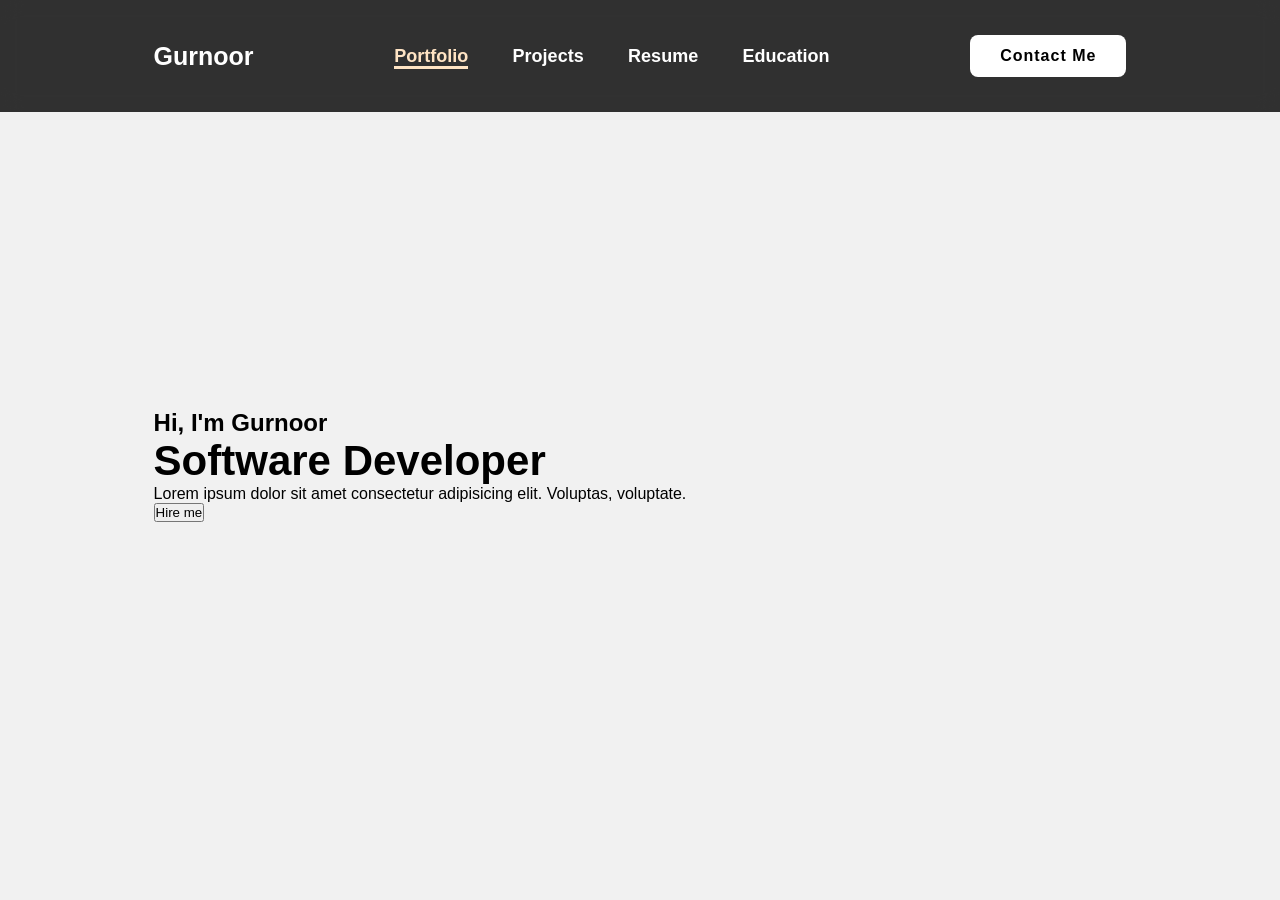
==== index.html @ 81b086ad "initial commit" ====
<!DOCTYPE html>
<html lang="en">
<head>
    <meta charset="UTF-8">
    <meta name="viewport" content="width=device-width, initial-scale=1.0">
    <title>Website</title>
    <link rel="stylesheet" href="style.css">
    <link href='https://unpkg.com/boxicons@2.1.4/css/boxicons.min.css' rel='stylesheet'>
</head>
<body>
    <header class="head">
        <a href="#" class="logo"><span>Gurnoor</span></a>

        <nav class="navbar">
            <a href="#" class="active">Portfolio</a>
            <a href="#">Projects</a>
            <a href="#">Resume</a>
            <a href="#">Education</a>
        </nav>

        <a href="#" class="contact">Contact Me</a>
    </header>

    <section class="home">
        <div class="home-content">
            <h1>Hi, I'm <span>Gurnoor</span></h1>
            <h3>Software Developer</h3>
            <p>Lorem ipsum dolor sit amet consectetur adipisicing elit. Voluptas, voluptate.</p>
            <div class="btn-box">
                <button class="btn-1"> Hire me</button>
            </div>
        </div>
    </section>
</body>
</html>
---- style.css ----
*{
    margin: 0;
    padding: 0;
    box-sizing: border-box;
    font-family: 'Poppins', sans-serif;
    text-decoration: none;
    list-style: none;
}
.head{
    position: fixed;
    top: 0;
    left: 0;
    width: 100%;
    padding: 35px 12%;
    background: rgb(0, 0, 0, 0.8);
    backdrop-filter: blur(10px);
    display: flex;
    justify-content: space-between;
    align-items: center;
    z-index: 100;
}
.span{
    color: bisque;
}
.logo{
    font-size: 25px;
    color: white;
    font-weight: 600;
    transition: 0.3s ease;
}
.logo:hover{
    color:bisque;
    text-shadow: 0 0 25px bisque,
    0 0 50px bisque;
    transform: scale(1.1);
}
.navbar a{
    font-size: 18px;
    color: white;
    font-weight: 600;
    margin: 0 20px;
    border-bottom: 3px solid transparent;
    transition: 0.3s ease;
}
.navbar a:hover,
.navbar a.active{
    color:bisque;
    border-bottom: 3px solid bisque;
}
.contact{
    padding: 10px 28px;
    background-color: white;
    color: black;
    border: 2px solid transparent;
    border-radius: 8px;
    font-size: 16px;
    letter-spacing: 1px;
    font-weight: 600;
    transition: 0.3s ease;
}
.contact:hover{
    background-color: bisque;
    box-shadow: 0 0 8px bisque;
    color: white
}
.home{
    width: 100%;
    min-height: 100vh;
    background: rgb(241, 241, 241);
    display: flex;
    align-items: center;
    gap: 7em;
    padding: 30px 12% 0;
}
.home-content{
    max-width: 800px;
}
.home-content h3{
    font-size: 42px;
}
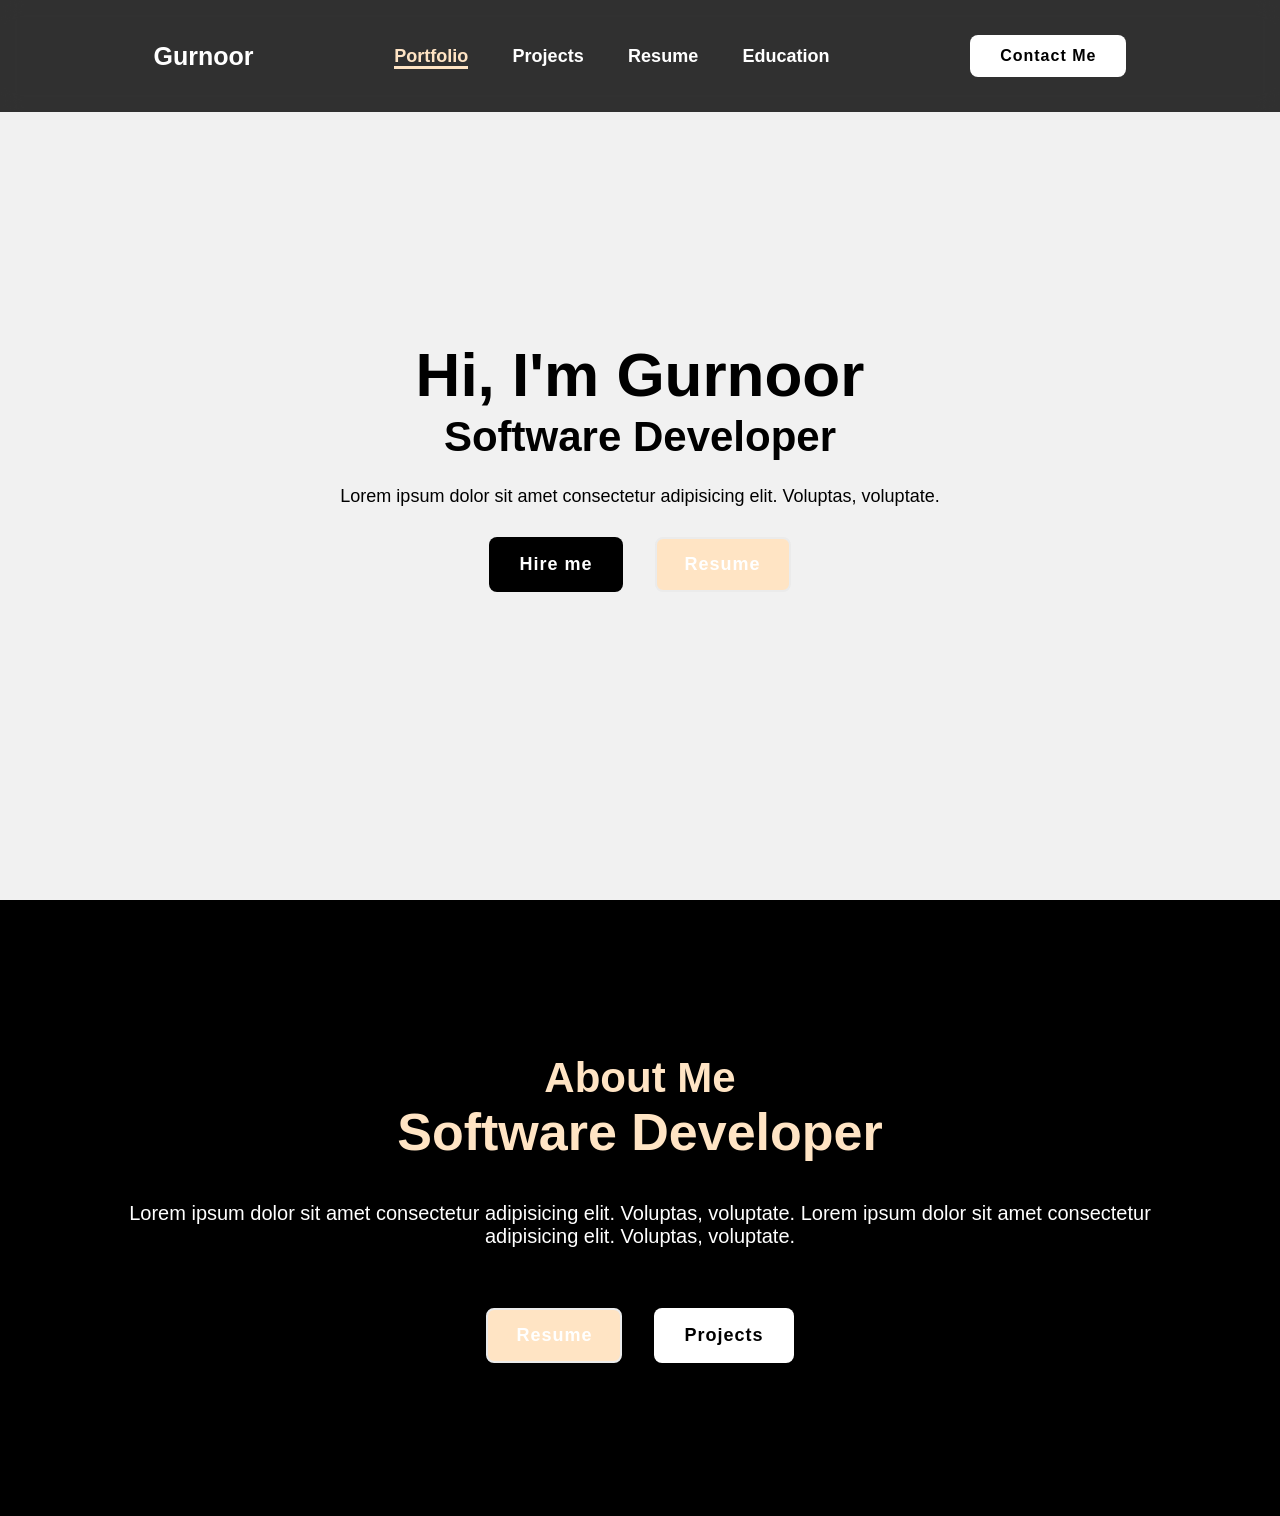
==== commit 59d33a96: "Updated web" ====
--- a/index.html
+++ b/index.html
@@ -17,7 +17,6 @@
             <a href="#">Resume</a>
             <a href="#">Education</a>
         </nav>
-
         <a href="#" class="contact">Contact Me</a>
     </header>
 
@@ -27,7 +26,20 @@
             <h3>Software Developer</h3>
             <p>Lorem ipsum dolor sit amet consectetur adipisicing elit. Voluptas, voluptate.</p>
             <div class="btn-box">
-                <button class="btn-1"> Hire me</button>
+                <button class="btn-1">Hire me</button>
+                <button class="btn-2">Resume</button>
+            </div>
+        </div>
+    </section>
+
+    <section class="about">
+        <div class="about-content">
+            <h2 class="heading">About Me</h2>
+            <h3>Software Developer</h3>
+            <p>Lorem ipsum dolor sit amet consectetur adipisicing elit. Voluptas, voluptate. Lorem ipsum dolor sit amet consectetur adipisicing elit. Voluptas, voluptate.</p>
+            <div class="btn-box2">
+                <a href="#" class="btn-3">Resume</a>
+                <a href="#" class="btn-4">Projects</a>
             </div>
         </div>
     </section>
--- a/style.css
+++ b/style.css
@@ -64,6 +64,8 @@
     color: white
 }
 .home{
+    text-align: center;
+    justify-content: center;
     width: 100%;
     min-height: 100vh;
     background: rgb(241, 241, 241);
@@ -78,3 +80,129 @@
 .home-content h3{
     font-size: 42px;
 }
+.home-content h1{
+    font-size: 62px;
+    line-height: 1.2;
+}
+.home-content p{
+    font-size: 18px;
+    margin: 25px 0 30px;
+}
+.btn-box{
+    display: flex;
+    gap: 2em;
+    justify-content: center;
+}
+.btn-1{
+    padding: 15px 28px;
+    background-color: black;
+    color: white;
+    border: 2px solid transparent;
+    border-radius: 8px;
+    font-size: 18px;
+    letter-spacing: 1px;
+    font-weight: 600;
+    transition: 0.3s ease;
+    cursor: pointer;
+}
+.btn-1:hover{
+    background-color: white;
+    color: black;
+    border: 2px solid black;  
+}
+.btn-2{
+    padding: 15px 28px;
+    background-color: bisque;
+    color: white;
+    border: 2px solid hsl(0, 0%, 92%);
+    border-radius: 8px;
+    font-size: 18px;
+    letter-spacing: 1px;
+    font-weight: 600;
+    transition: 0.3s ease;
+    cursor: pointer;
+}
+.btn-2:hover{
+    background-color: white;
+    color: black;
+    border: 2px solid black;  
+}
+::-webkit-scrollbar{
+    width: 15px;
+}
+::-webkit-scrollbar-thumb{
+    background: rgb(241, 241, 241);
+}
+::-webkit-scrollbar-track{
+    background: rgb(0, 0, 0, 0.8);
+    width: 50px;
+}
+.about{
+    display: flex;
+    justify-content: center;
+    align-items: center;
+    padding: 12% 8%;
+    gap: 10em;
+    background: black;
+}
+.about-content {
+    display: flex;
+    flex-direction: column;
+    align-items: center; 
+}
+.about-content h2{
+    text-align: center;
+    color: bisque;
+    font-size: 42px;
+}
+.about-content h3{
+    text-align: center;
+    color: bisque;
+    font-size: 52px;
+}
+.about-content p{
+    text-align: center;
+    color: white;
+    font-size: 20px;
+    margin: 2em 0 3em;
+}
+.btn-box2{
+    width: 345px;
+    display: flex;
+    gap: 2em;
+    justify-content: center;
+}
+.btn-3{
+    padding: 15px 28px;
+    background-color: bisque;
+    color: white;
+    border: 2px solid hsl(0, 0%, 92%);
+    border-radius: 8px;
+    font-size: 18px;
+    letter-spacing: 1px;
+    font-weight: 600;
+    transition: 0.3s ease;
+    cursor: pointer;
+}
+.btn-3:hover{
+    background-color: black;
+    color: white;
+    border: 2px solid white;  
+}
+.btn-4{
+    padding: 15px 28px;
+    background-color: white;
+    color: black;
+    border: 2px solid transparent;
+    border-radius: 8px;
+    font-size: 18px;
+    letter-spacing: 1px;
+    font-weight: 600;
+    transition: 0.3s ease;
+    cursor: pointer;
+}
+.btn-4:hover{
+    background-color: black;
+    color: white;
+    border: 2px solid white;  
+}
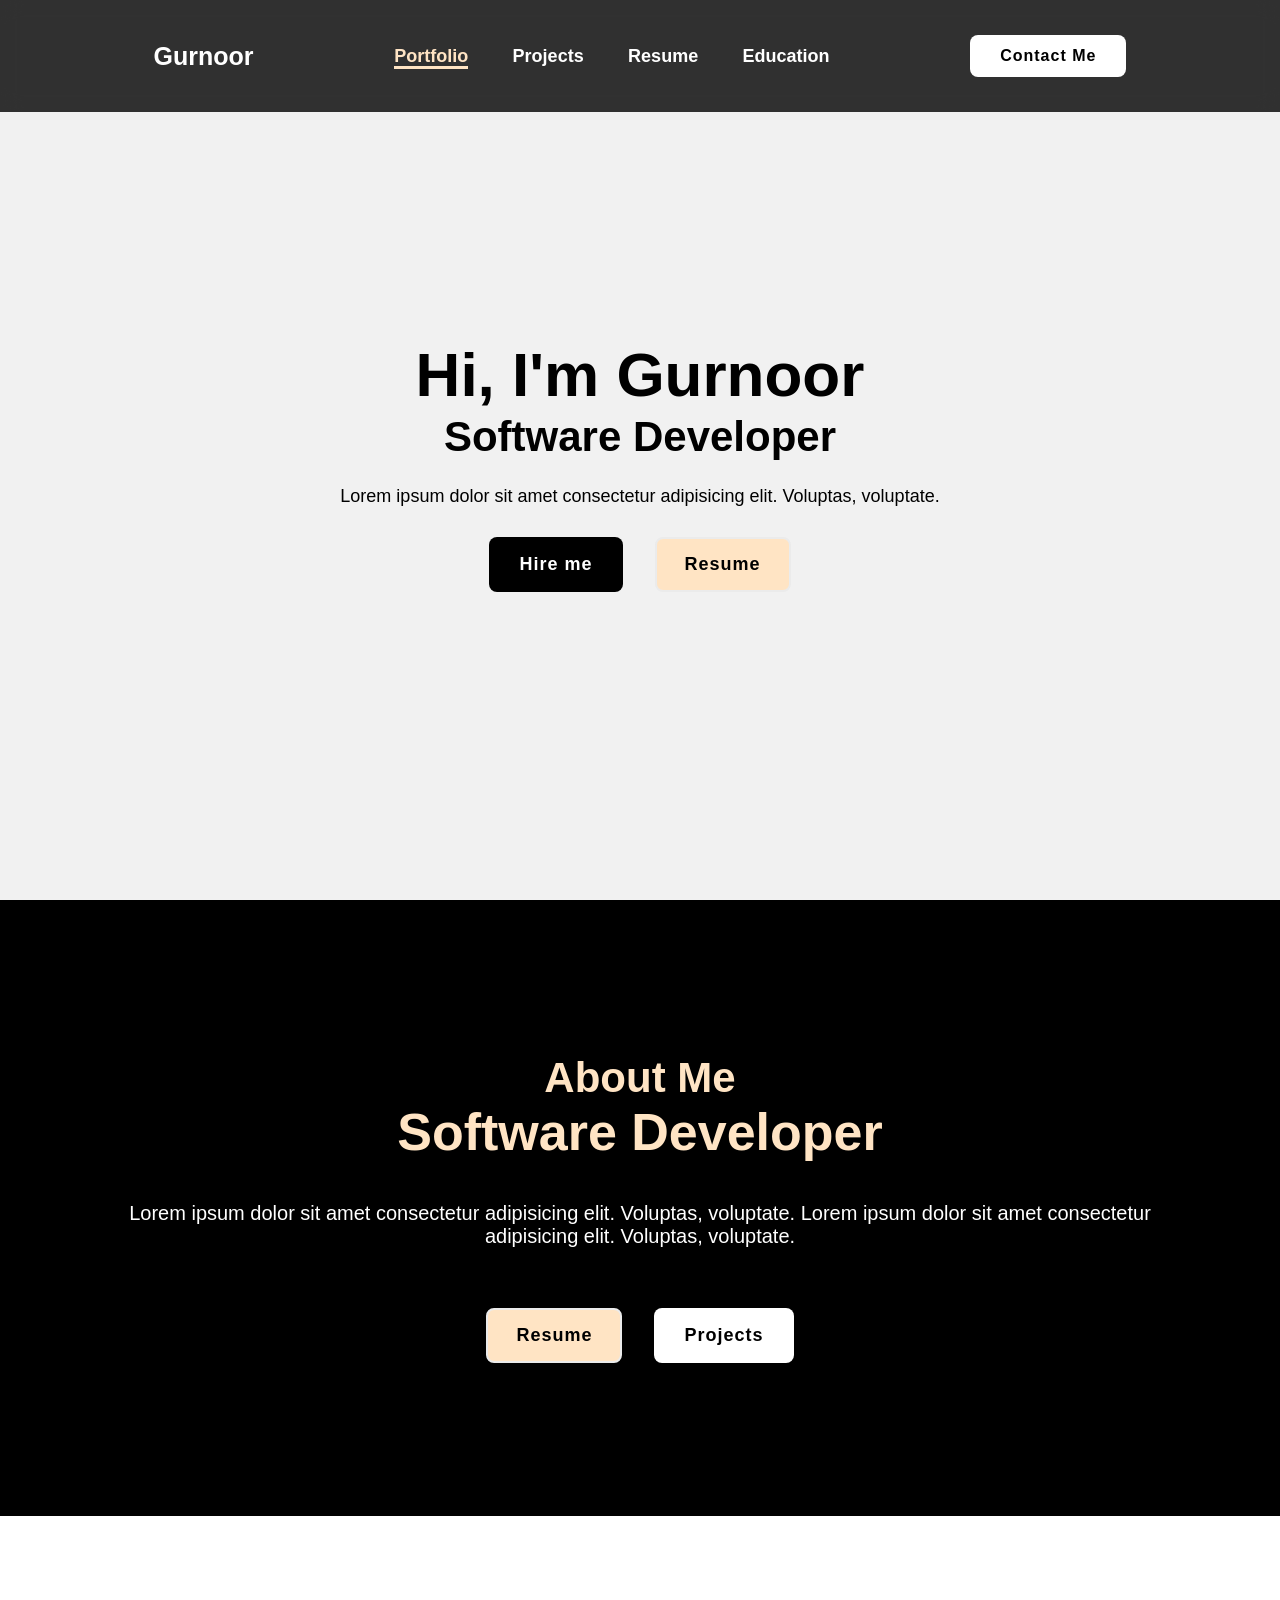
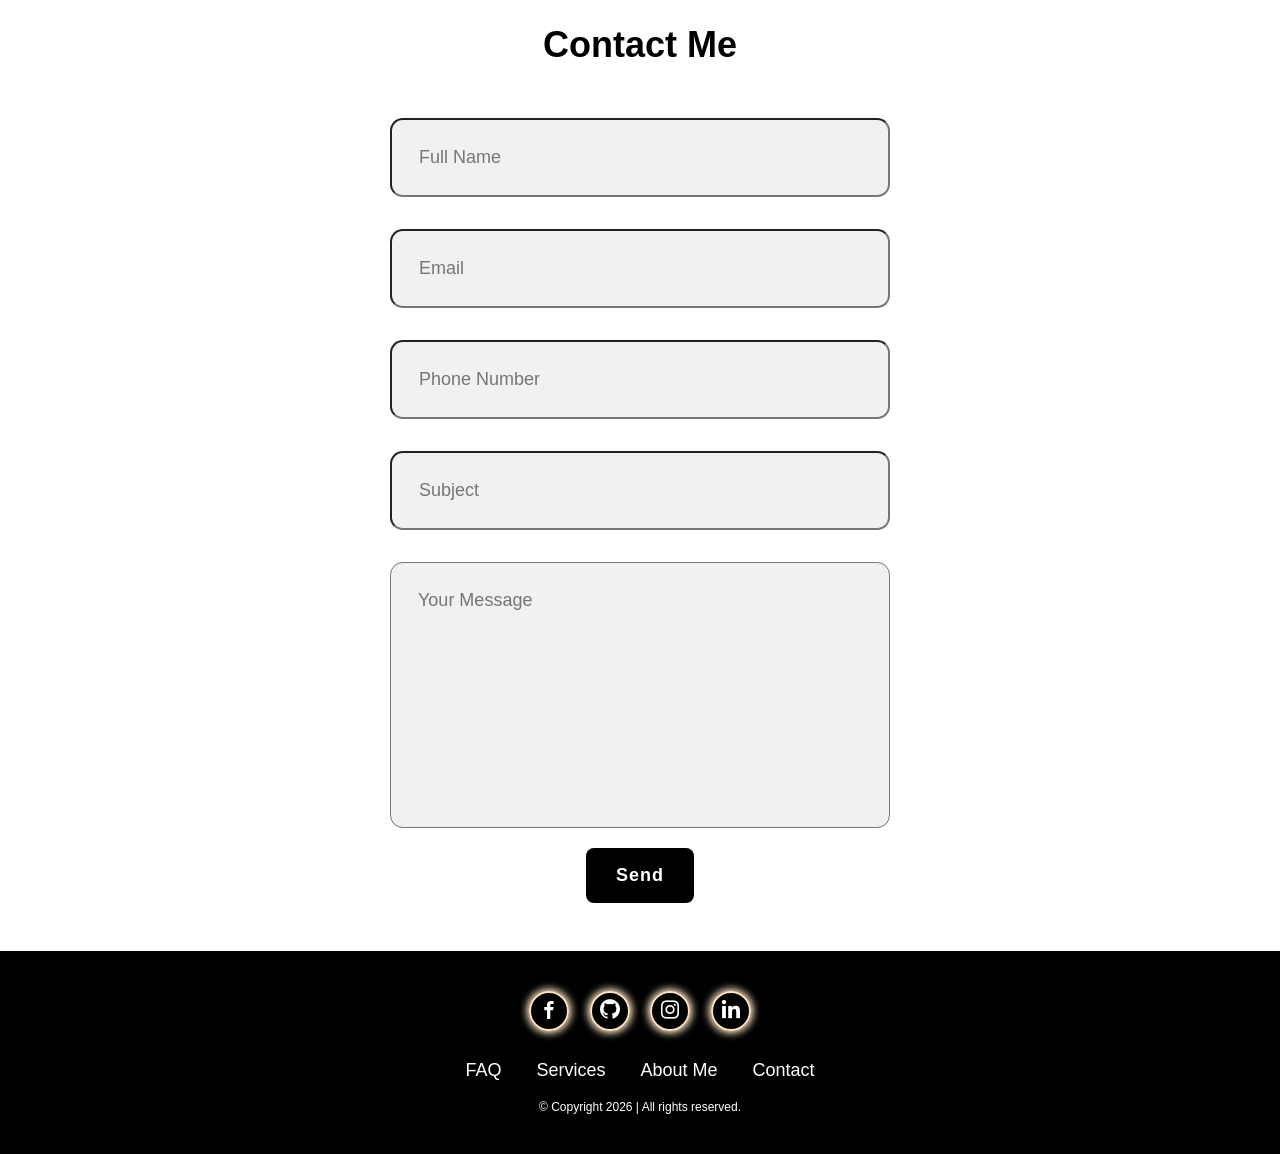
==== commit 7bfcb5e0: "finished style page" ====
--- a/index.html
+++ b/index.html
@@ -43,5 +43,45 @@
             </div>
         </div>
     </section>
+
+    <section class="contact-form">
+        <h2 class="contact-me">Contact Me</h2>
+        <form action="#">
+            <div class="input-box">
+                <input type="text" placeholder="Full Name">
+                <input type="email" placeholder="Email">
+            </div>
+
+            <div class="input-box">
+                <input type="number" placeholder="Phone Number">
+                <input type="text" placeholder="Subject">
+            </div>
+
+            <textarea name="" id="" cols="30" rows="10" placeholder="Your Message"></textarea>
+            <input type="submit" value="Send" class="btn-1">
+        </form>
+
+        <footer class="footer">
+
+            <div class="social">
+                <a href="#"><i class='bx bxl-facebook'></i></a>
+                <a href="#"><i class='bx bxl-github'></i></a>
+                <a href="#"><i class='bx bxl-instagram'></i></a>
+                <a href="#"><i class='bx bxl-linkedin'></i></a>
+            </div>
+
+            <ul class="list">
+                <li><a href="#">FAQ</a></li>
+                <li><a href="#">Services</a></li>
+                <li><a href="#">About Me</a></li>
+                <li><a href="#">Contact</a></li>
+            </ul>
+
+            <p class="copyright">© Copyright 2026 | All rights reserved.</p>
+        </footer>
+
+        
+
+    </section>
 </body>
 </html>
--- a/style.css
+++ b/style.css
@@ -113,7 +113,7 @@
 .btn-2{
     padding: 15px 28px;
     background-color: bisque;
-    color: white;
+    color: black;
     border: 2px solid hsl(0, 0%, 92%);
     border-radius: 8px;
     font-size: 18px;
@@ -175,7 +175,7 @@
 .btn-3{
     padding: 15px 28px;
     background-color: bisque;
-    color: white;
+    color: black;
     border: 2px solid hsl(0, 0%, 92%);
     border-radius: 8px;
     font-size: 18px;
@@ -206,3 +206,84 @@
     color: white;
     border: 2px solid white;  
 }
+.contact-form h2{
+    text-align: center;
+    margin-top: 3em;
+    margin-bottom: 1em;
+    font-size: 36px;
+}
+.contact-form form{
+    max-width: 500px;
+    margin: 1rem auto;
+    text-align: center;
+    margin-bottom: 3em;
+}
+.contact-form form .input-box input,
+.contact-form form textarea{
+    width: 100%;
+    padding: 1.5em;
+    font-size: 18px;
+    color: black;
+    background: rgb(241, 241, 241);
+    border-radius: .8rem;
+    margin: 1rem 0;
+    resize: none;
+}
+.footer{
+    position: relative;
+    bottom: 0;
+    width: 100%;
+    padding: 40px 0;
+    background-color: black;
+}
+.footer .social{
+    text-align: center;
+    padding-bottom: 25px;
+    color: white;
+}
+.footer .social a{
+    font-size: 24px;
+    color: white;
+    border: 2px solid bisque;
+    width: 40px;
+    height: 40px;
+    line-height: 38px;
+    display: inline-block;
+    text-align: center;
+    margin: 0 8px;
+    box-shadow: 0 0 10px bisque, 0 0 10px bisque;
+    border-radius: 50%;
+    transition: 0.3s ease;
+}
+.footer .social a:hover{
+    transform: scale(1.1)translateY(-10px);
+    color: bisque;
+    border: 2px solid bisque;
+}
+.footer ul{
+    margin-top: 0;
+    padding: 0;
+    font-size: 18px;
+    margin-bottom: 0;
+    line-height: 1.6;
+    text-align: center;
+    list-style: none;
+}
+.footer ul li a{
+    color: white;
+    transition: 0.3s ease;
+    border-bottom: 3px solid transparent;
+}
+.footer ul li a:hover{
+    border-bottom: 3px solid bisque;
+}
+.footer ul li{
+    display: inline-block;
+    margin: 0 15px;
+}
+.footer .copyright{
+    text-align: center;
+    color: white;
+    margin-top: 15px;
+    font-size: 12px;
+}
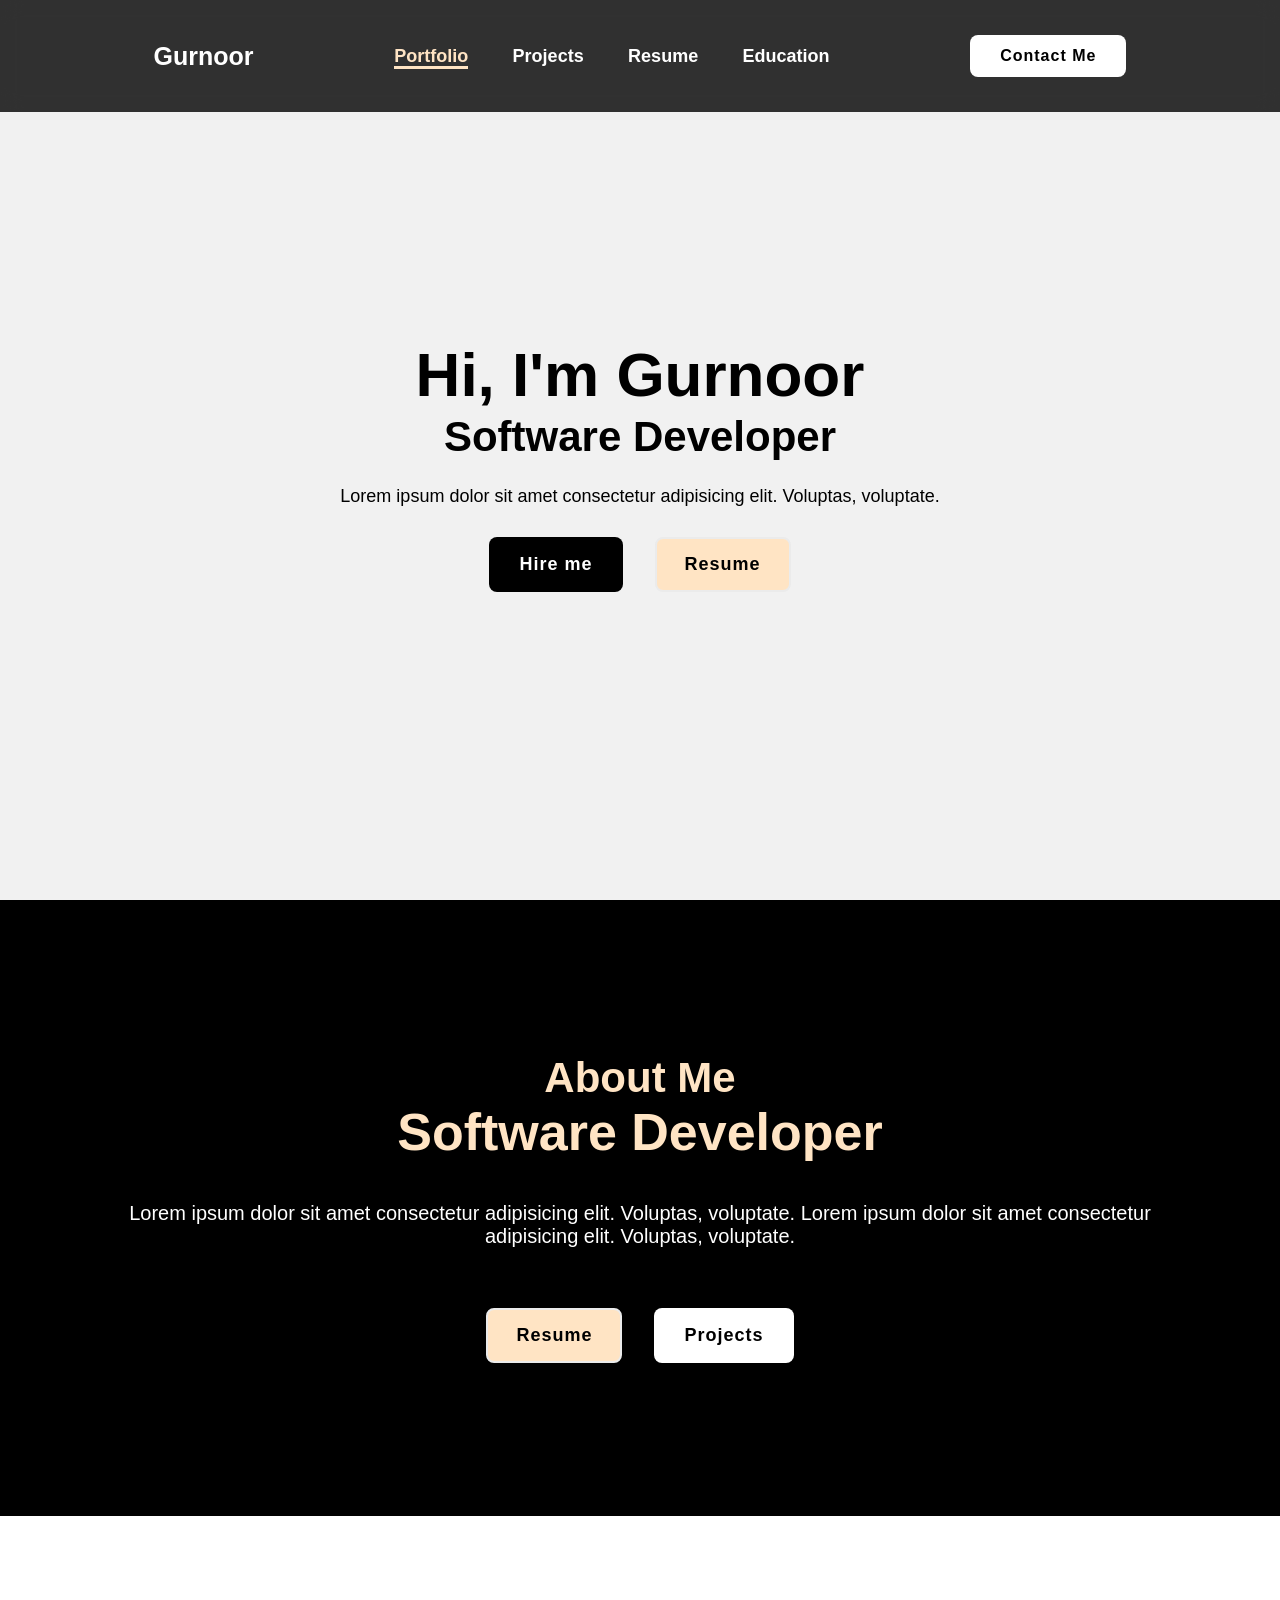
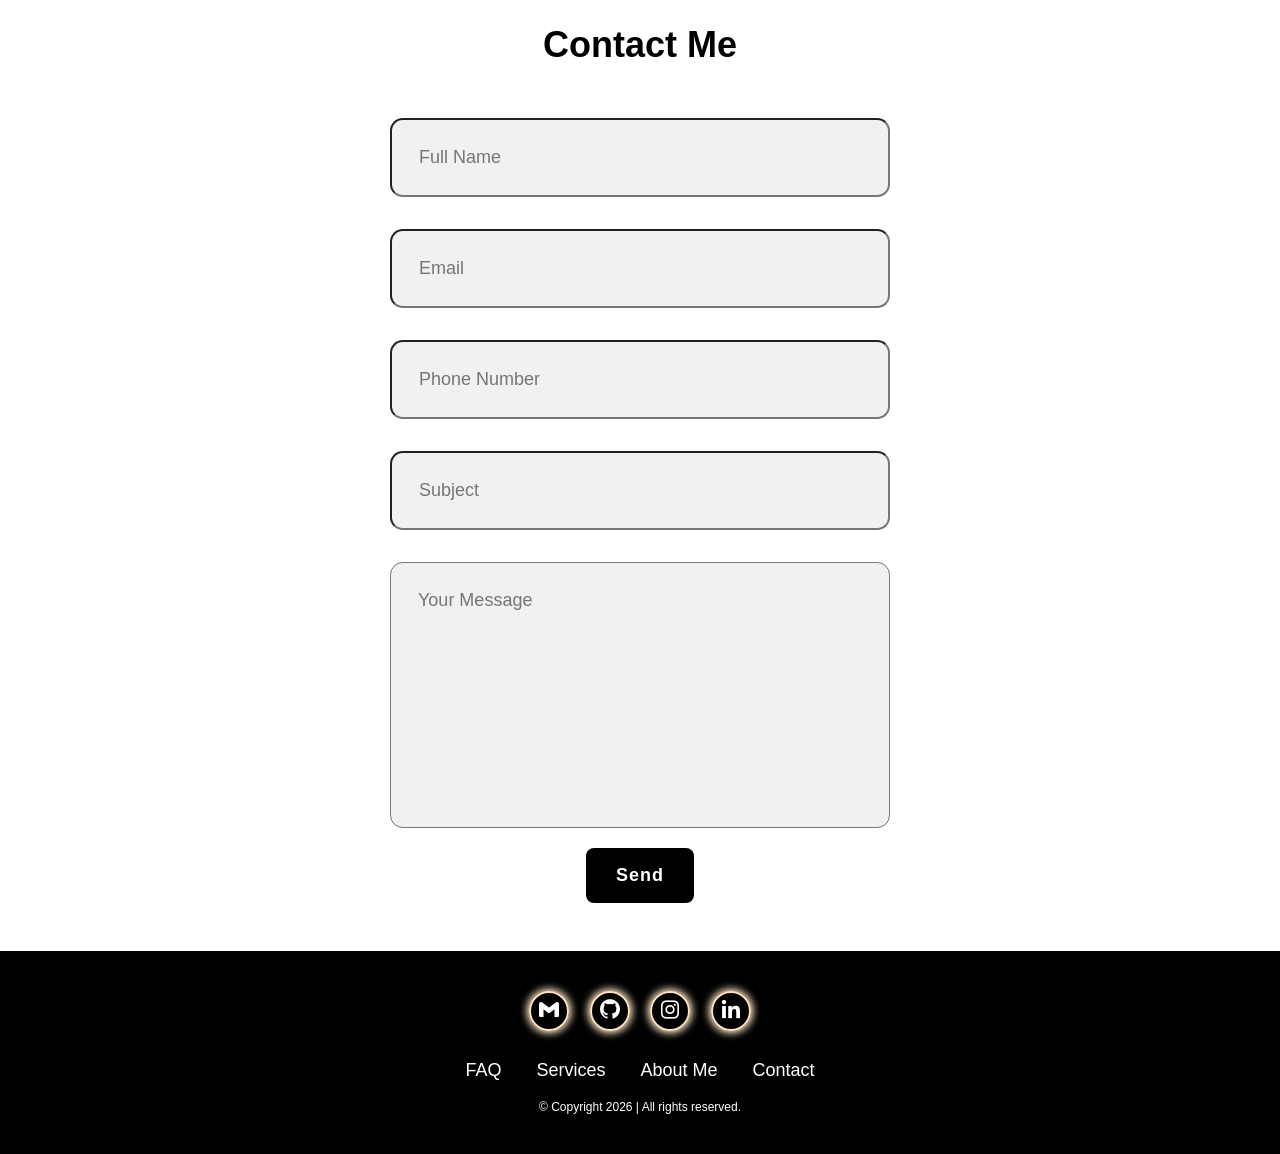
==== commit 44f8704b: "updated links on index page" ====
--- a/index.html
+++ b/index.html
@@ -12,12 +12,12 @@
         <a href="#" class="logo"><span>Gurnoor</span></a>
 
         <nav class="navbar">
-            <a href="#" class="active">Portfolio</a>
-            <a href="#">Projects</a>
-            <a href="#">Resume</a>
-            <a href="#">Education</a>
+            <a href="index.html" class="active">Portfolio</a>
+            <a href="projects.html">Projects</a>
+            <a href="resume.html">Resume</a>
+            <a href="education.html">Education</a>
         </nav>
-        <a href="#" class="contact">Contact Me</a>
+        <a href="mailto:gurnoor4771@gmail.com" class="contact">Contact Me</a>
     </header>
 
     <section class="home">
@@ -64,10 +64,10 @@
         <footer class="footer">
 
             <div class="social">
-                <a href="#"><i class='bx bxl-facebook'></i></a>
-                <a href="#"><i class='bx bxl-github'></i></a>
-                <a href="#"><i class='bx bxl-instagram'></i></a>
-                <a href="#"><i class='bx bxl-linkedin'></i></a>
+                <a href="mailto:gurnoor4771@gmail.com" target="_blank"><i class='bx bxl-gmail'></i></a>
+                <a href="https://github.com/GPannu77" target="_blank"><i class='bx bxl-github'></i></a>
+                <a href="https://www.instagram.com/gurnoor._06/" target="_blank"><i class='bx bxl-instagram'></i></a>
+                <a href="https://www.linkedin.com/in/gurnoor-pannu-53b256265/" target="_blank"><i class='bx bxl-linkedin'></i></a>
             </div>
 
             <ul class="list">
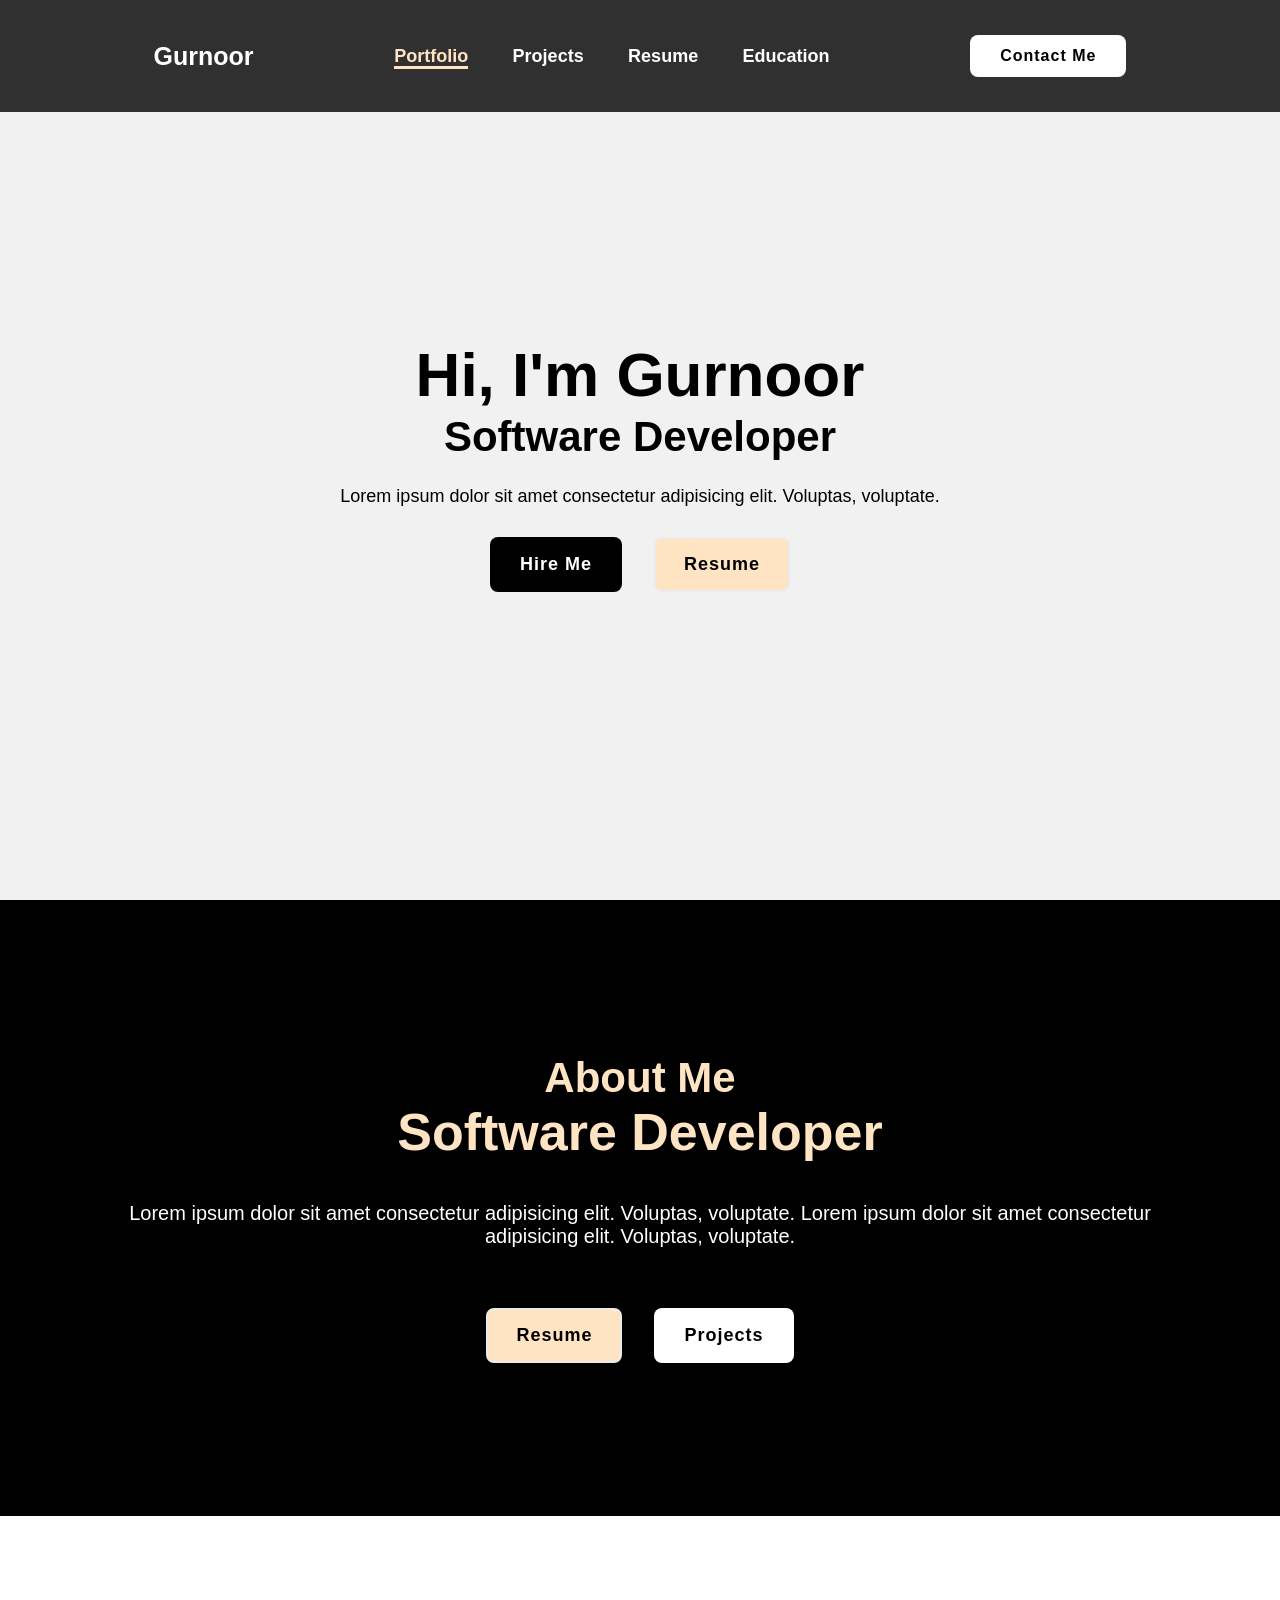
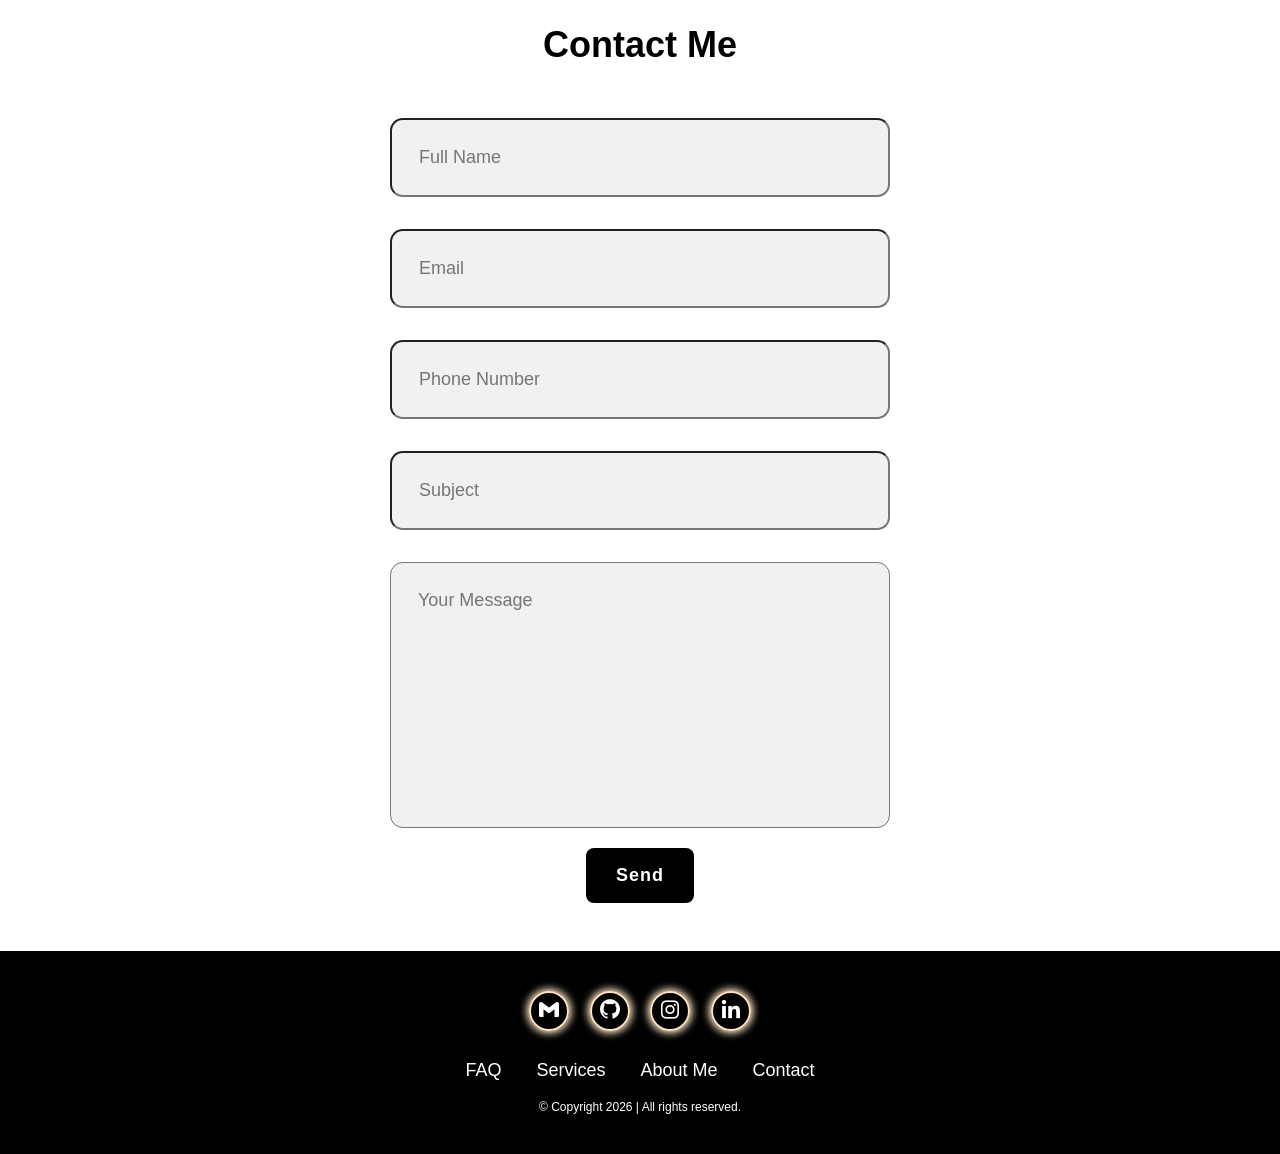
==== commit 3621064e: "updated all pages" ====
--- a/index.html
+++ b/index.html
@@ -9,7 +9,7 @@
 </head>
 <body>
     <header class="head">
-        <a href="#" class="logo"><span>Gurnoor</span></a>
+        <a href="index.html" class="logo"><span>Gurnoor</span></a>
 
         <nav class="navbar">
             <a href="index.html" class="active">Portfolio</a>
@@ -26,8 +26,8 @@
             <h3>Software Developer</h3>
             <p>Lorem ipsum dolor sit amet consectetur adipisicing elit. Voluptas, voluptate.</p>
             <div class="btn-box">
-                <button class="btn-1">Hire me</button>
-                <button class="btn-2">Resume</button>
+                <a href="#contact" class="btn-1">Hire Me</a>
+                <a href="resume.html" class="btn-2">Resume</a>
             </div>
         </div>
     </section>
@@ -38,13 +38,13 @@
             <h3>Software Developer</h3>
             <p>Lorem ipsum dolor sit amet consectetur adipisicing elit. Voluptas, voluptate. Lorem ipsum dolor sit amet consectetur adipisicing elit. Voluptas, voluptate.</p>
             <div class="btn-box2">
-                <a href="#" class="btn-3">Resume</a>
-                <a href="#" class="btn-4">Projects</a>
+                <a href="resume.html" class="btn-3">Resume</a>
+                <a href="projects.html" class="btn-4">Projects</a>
             </div>
         </div>
     </section>
 
-    <section class="contact-form">
+    <section id = "contact"class="contact-form">
         <h2 class="contact-me">Contact Me</h2>
         <form action="#">
             <div class="input-box">
@@ -71,10 +71,10 @@
             </div>
 
             <ul class="list">
-                <li><a href="#">FAQ</a></li>
-                <li><a href="#">Services</a></li>
-                <li><a href="#">About Me</a></li>
-                <li><a href="#">Contact</a></li>
+                <li><a href="index.html">FAQ</a></li>
+                <li><a href="index.html">Services</a></li>
+                <li><a href="index.html">About Me</a></li>
+                <li><a href="mailto:gurnoor4771@gmail.com">Contact</a></li>
             </ul>
 
             <p class="copyright">© Copyright 2026 | All rights reserved.</p>
--- a/style.css
+++ b/style.css
@@ -1,3 +1,6 @@
+html {
+    scroll-behavior: smooth;
+}
 *{
     margin: 0;
     padding: 0;
@@ -58,6 +61,9 @@
     font-weight: 600;
     transition: 0.3s ease;
 }
+#contact {
+    scroll-margin-top: 120px; /* adjust this to match your header's actual height */
+}
 .contact:hover{
     background-color: bisque;
     box-shadow: 0 0 8px bisque;
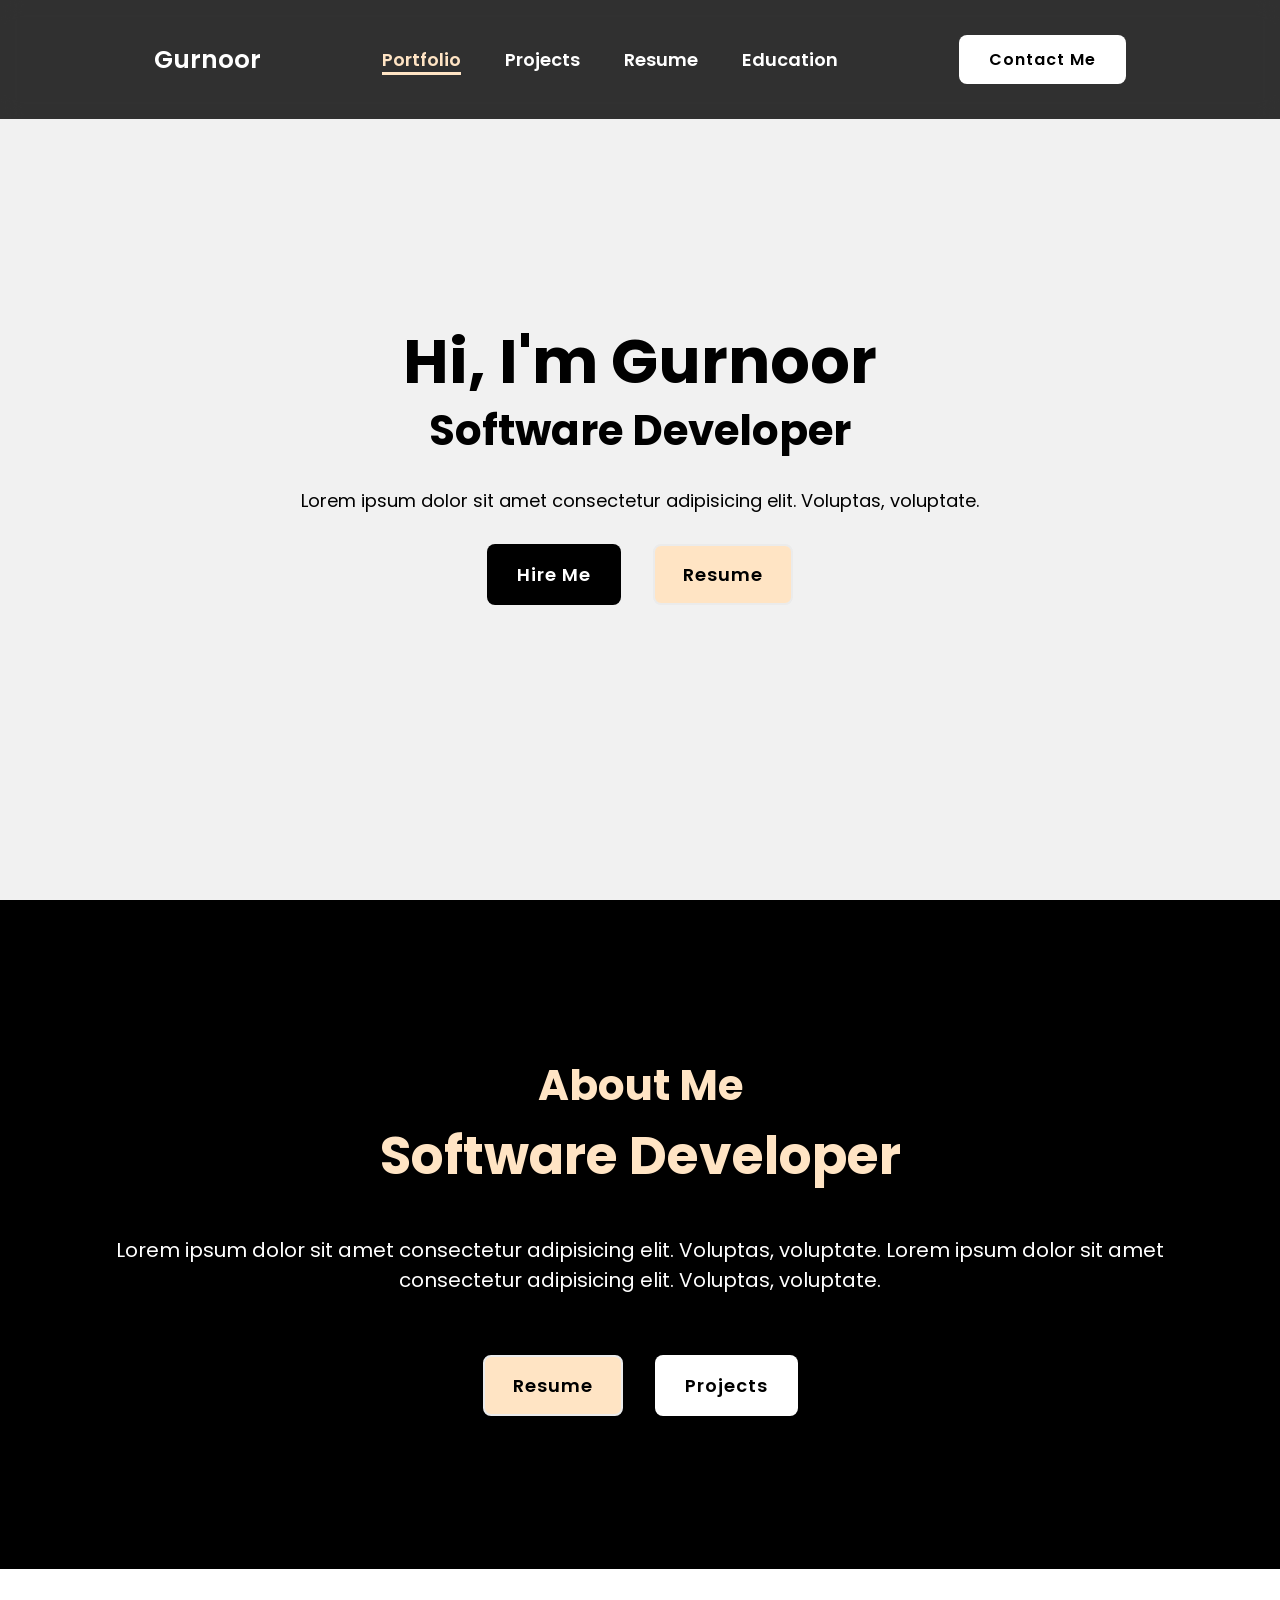
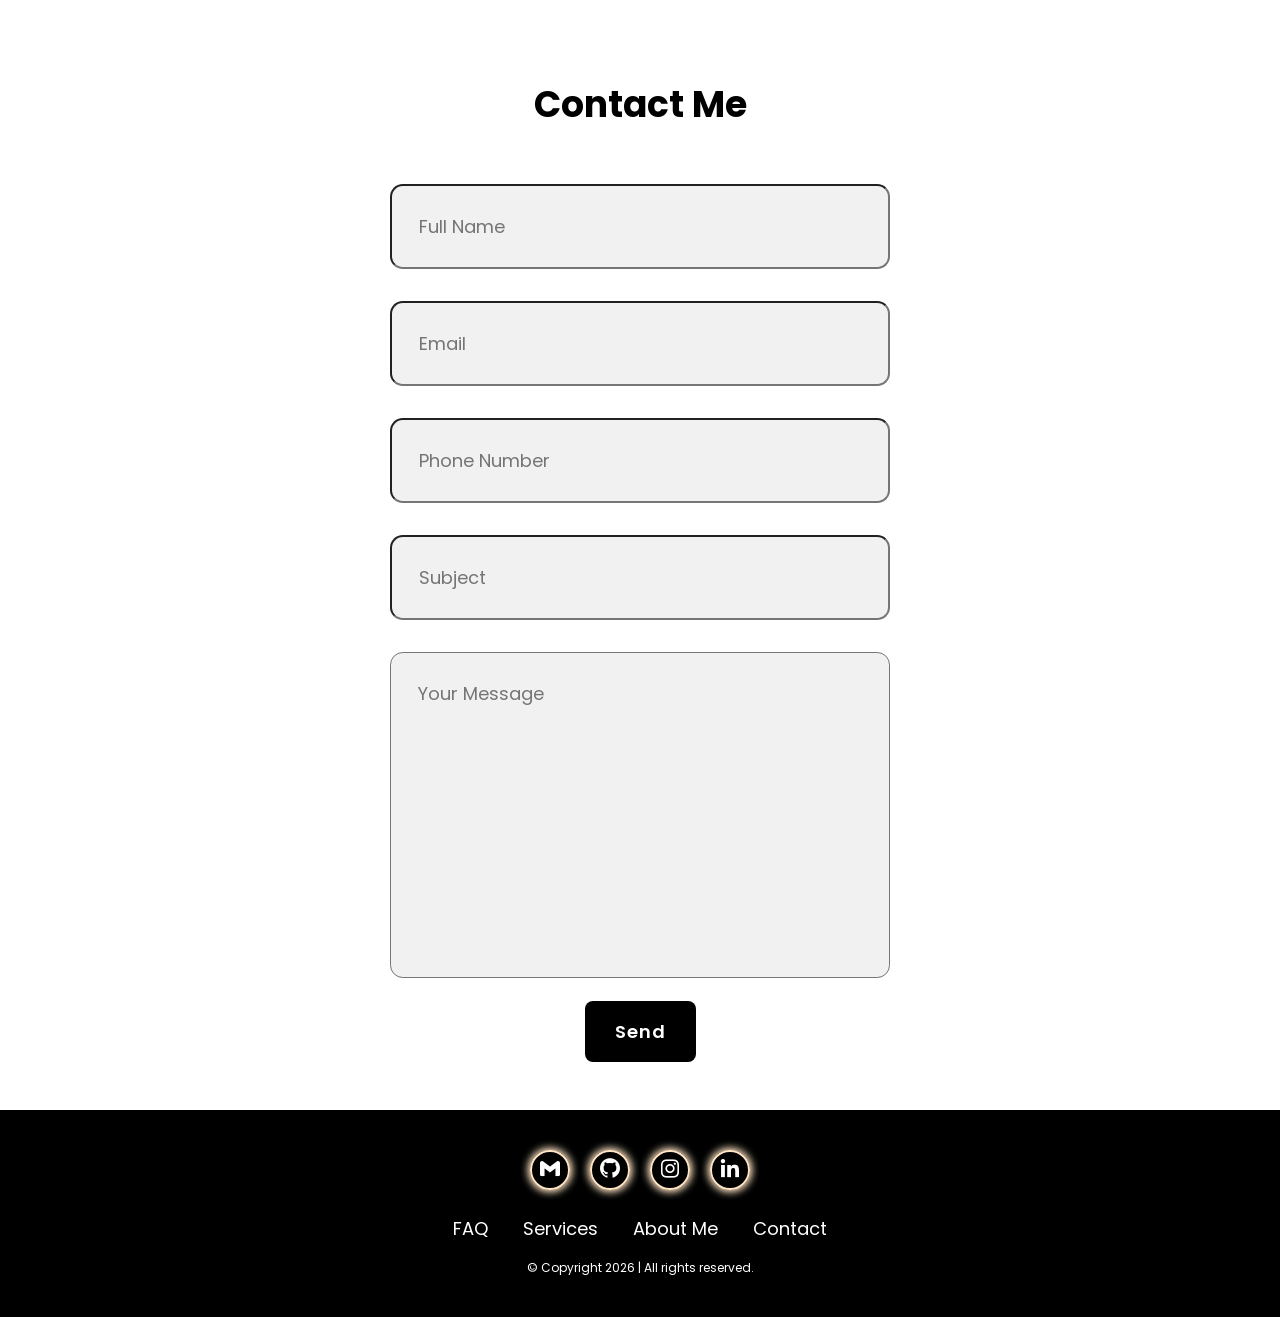
==== commit e214654c: "Updated each file to include proper fonts, project page, and updated style sheet" ====
--- a/index.html
+++ b/index.html
@@ -6,6 +6,9 @@
     <title>Website</title>
     <link rel="stylesheet" href="style.css">
     <link href='https://unpkg.com/boxicons@2.1.4/css/boxicons.min.css' rel='stylesheet'>
+    <link rel="preconnect" href="https://fonts.googleapis.com">
+    <link rel="preconnect" href="https://fonts.gstatic.com" crossorigin>
+    <link href="https://fonts.googleapis.com/css2?family=Poppins:wght@300;400;500;600;700;800&display=swap" rel="stylesheet">
 </head>
 <body>
     <header class="head">
--- a/style.css
+++ b/style.css
@@ -293,3 +293,268 @@
     margin-top: 15px;
     font-size: 12px;
 }
+.resume{
+    min-height: 100vh;
+    background: rgb(241, 241, 241);
+    display: flex;
+    justify-content: center;
+    padding: 160px 12% 80px;
+}
+.resume-content{
+    max-width: 900px;
+    width: 100%;
+    text-align: center;
+}
+.resume-content .tag{
+    display: inline-block;
+    color: rgb(200, 150, 100);
+    font-size: 15px;
+    font-weight: 600;
+    letter-spacing: 3px;
+    text-transform: uppercase;
+    margin-bottom: 12px;
+}
+.resume-content h2{
+    font-size: 46px;
+    font-weight: 700;
+    color: black;
+    letter-spacing: -1px;
+    line-height: 1.2;
+}
+.resume-content h2 span{
+    color: bisque;
+}
+.resume-content p{
+    font-size: 17px;
+    font-weight: 400;
+    line-height: 1.7;
+    color: rgb(0, 0, 0, 0.6);
+    max-width: 480px;
+    margin: 18px auto 30px;
+}
+.resume-preview{
+    margin-top: 40px;
+    width: 100%;
+    height: 800px;
+    border-radius: 12px;
+    overflow: hidden;
+    box-shadow: 0 0 20px rgba(0, 0, 0, 0.15);
+}
+.resume-preview iframe{
+    width: 100%;
+    height: 100%;
+    border: none;
+}
+@media (max-width: 768px){
+    .resume-preview{
+        height: 500px;
+    }
+}
+.education{
+    min-height: 100vh;
+    background: rgb(241, 241, 241);
+    padding: 160px 12% 100px;
+}
+.education h2{
+    text-align: center;
+    color: black;
+    font-size: 42px;
+    margin-bottom: 4em;
+}
+.education h2 span{
+    color: bisque;
+}
+.timeline{
+    position: relative;
+    max-width: 700px;
+    margin: 0 auto;
+}
+.timeline::before{
+    content: '';
+    position: absolute;
+    left: 29px;
+    top: 10px;
+    bottom: 10px;
+    width: 2px;
+    background: bisque;
+}
+.timeline-item{
+    position: relative;
+    display: flex;
+    gap: 2em;
+    margin-bottom: 3em;
+}
+.timeline-item:last-child{
+    margin-bottom: 0;
+}
+.timeline-icon{
+    position: relative;
+    flex-shrink: 0;
+    width: 60px;
+    height: 60px;
+    border-radius: 50%;
+    background: white;
+    border: 2px solid bisque;
+    display: flex;
+    align-items: center;
+    justify-content: center;
+    font-size: 26px;
+    color: black;
+    z-index: 1;
+    box-shadow: 0 0 10px rgba(0, 0, 0, 0.08);
+}
+.timeline-content{
+    background: white;
+    border: 1px solid rgb(0, 0, 0, 0.08);
+    border-radius: 12px;
+    padding: 1.5em 2em;
+    flex: 1;
+    box-shadow: 0 4px 15px rgba(0, 0, 0, 0.06);
+    transition: 0.3s ease;
+}
+.timeline-content:hover{
+    border: 1px solid bisque;
+    box-shadow: 0 4px 20px rgba(255, 228, 196, 0.4);
+}
+.timeline-date{
+    color: rgb(200, 150, 100);
+}
+.projects{
+    min-height: 100vh;
+    background: rgb(241, 241, 241);
+    padding: 160px 12% 100px;
+    text-align: center;
+}
+.projects .tag{
+    display: inline-block;
+    color: rgb(200, 150, 100);
+    font-size: 15px;
+    font-weight: 600;
+    letter-spacing: 3px;
+    text-transform: uppercase;
+    margin-bottom: 12px;
+}
+.projects h2{
+    font-size: 46px;
+    font-weight: 700;
+    color: black;
+    letter-spacing: -1px;
+    margin-bottom: 3em;
+}
+.projects h2 span{
+    color: bisque;
+}
+.project-grid{
+    display: grid;
+    grid-template-columns: repeat(auto-fit, minmax(320px, 1fr));
+    gap: 2em;
+    max-width: 1200px;
+    margin: 0 auto;
+    text-align: left;
+}
+.project-card{
+    background: white;
+    border: 1px solid rgb(0, 0, 0, 0.08);
+    border-radius: 12px;
+    padding: 2em;
+    box-shadow: 0 4px 15px rgba(0, 0, 0, 0.06);
+    transition: 0.3s ease;
+    display: flex;
+    flex-direction: column;
+}
+.project-card:hover{
+    transform: translateY(-8px);
+    border-color: bisque;
+    box-shadow: 0 8px 25px rgba(255, 228, 196, 0.4);
+}
+.project-tags{
+    display: flex;
+    flex-wrap: wrap;
+    gap: 8px;
+    margin-bottom: 1em;
+}
+.project-tags span{
+    background: rgb(255, 228, 196, 0.3);
+    color: rgb(150, 100, 60);
+    font-size: 12px;
+    font-weight: 600;
+    padding: 5px 12px;
+    border-radius: 20px;
+    letter-spacing: 0.5px;
+}
+.project-card h3{
+    font-size: 22px;
+    font-weight: 600;
+    color: black;
+    margin-bottom: 10px;
+    display: flex;
+    align-items: center;
+    gap: 10px;
+}
+.project-card .badge{
+    font-size: 11px;
+    font-weight: 600;
+    color: white;
+    background: black;
+    padding: 4px 10px;
+    border-radius: 20px;
+    letter-spacing: 0.5px;
+}
+.project-card p{
+    font-size: 15px;
+    line-height: 1.6;
+    color: rgb(0, 0, 0, 0.6);
+    flex-grow: 1;
+    margin-bottom: 1.5em;
+}
+.project-link{
+    display: inline-flex;
+    align-items: center;
+    gap: 8px;
+    font-size: 15px;
+    font-weight: 600;
+    color: black;
+    border: 2px solid black;
+    border-radius: 8px;
+    padding: 10px 18px;
+    width: fit-content;
+    transition: 0.3s ease;
+}
+.project-link i{
+    font-size: 18px;
+}
+.project-link:hover{
+    background: black;
+    color: white;
+}
+.skills-strip{
+    max-width: 1200px;
+    margin: 5em auto 0;
+    text-align: center;
+}
+.skills-strip h3{
+    font-size: 24px;
+    color: black;
+    margin-bottom: 1.5em;
+}
+.skills-list{
+    display: flex;
+    flex-wrap: wrap;
+    justify-content: center;
+    gap: 12px;
+}
+.skills-list span{
+    background: white;
+    border: 1px solid rgb(0, 0, 0, 0.1);
+    color: black;
+    font-size: 14px;
+    font-weight: 500;
+    padding: 8px 18px;
+    border-radius: 8px;
+    box-shadow: 0 2px 8px rgba(0, 0, 0, 0.04);
+}
+@media (max-width: 600px){
+    .project-grid{
+        grid-template-columns: 1fr;
+    }
+}
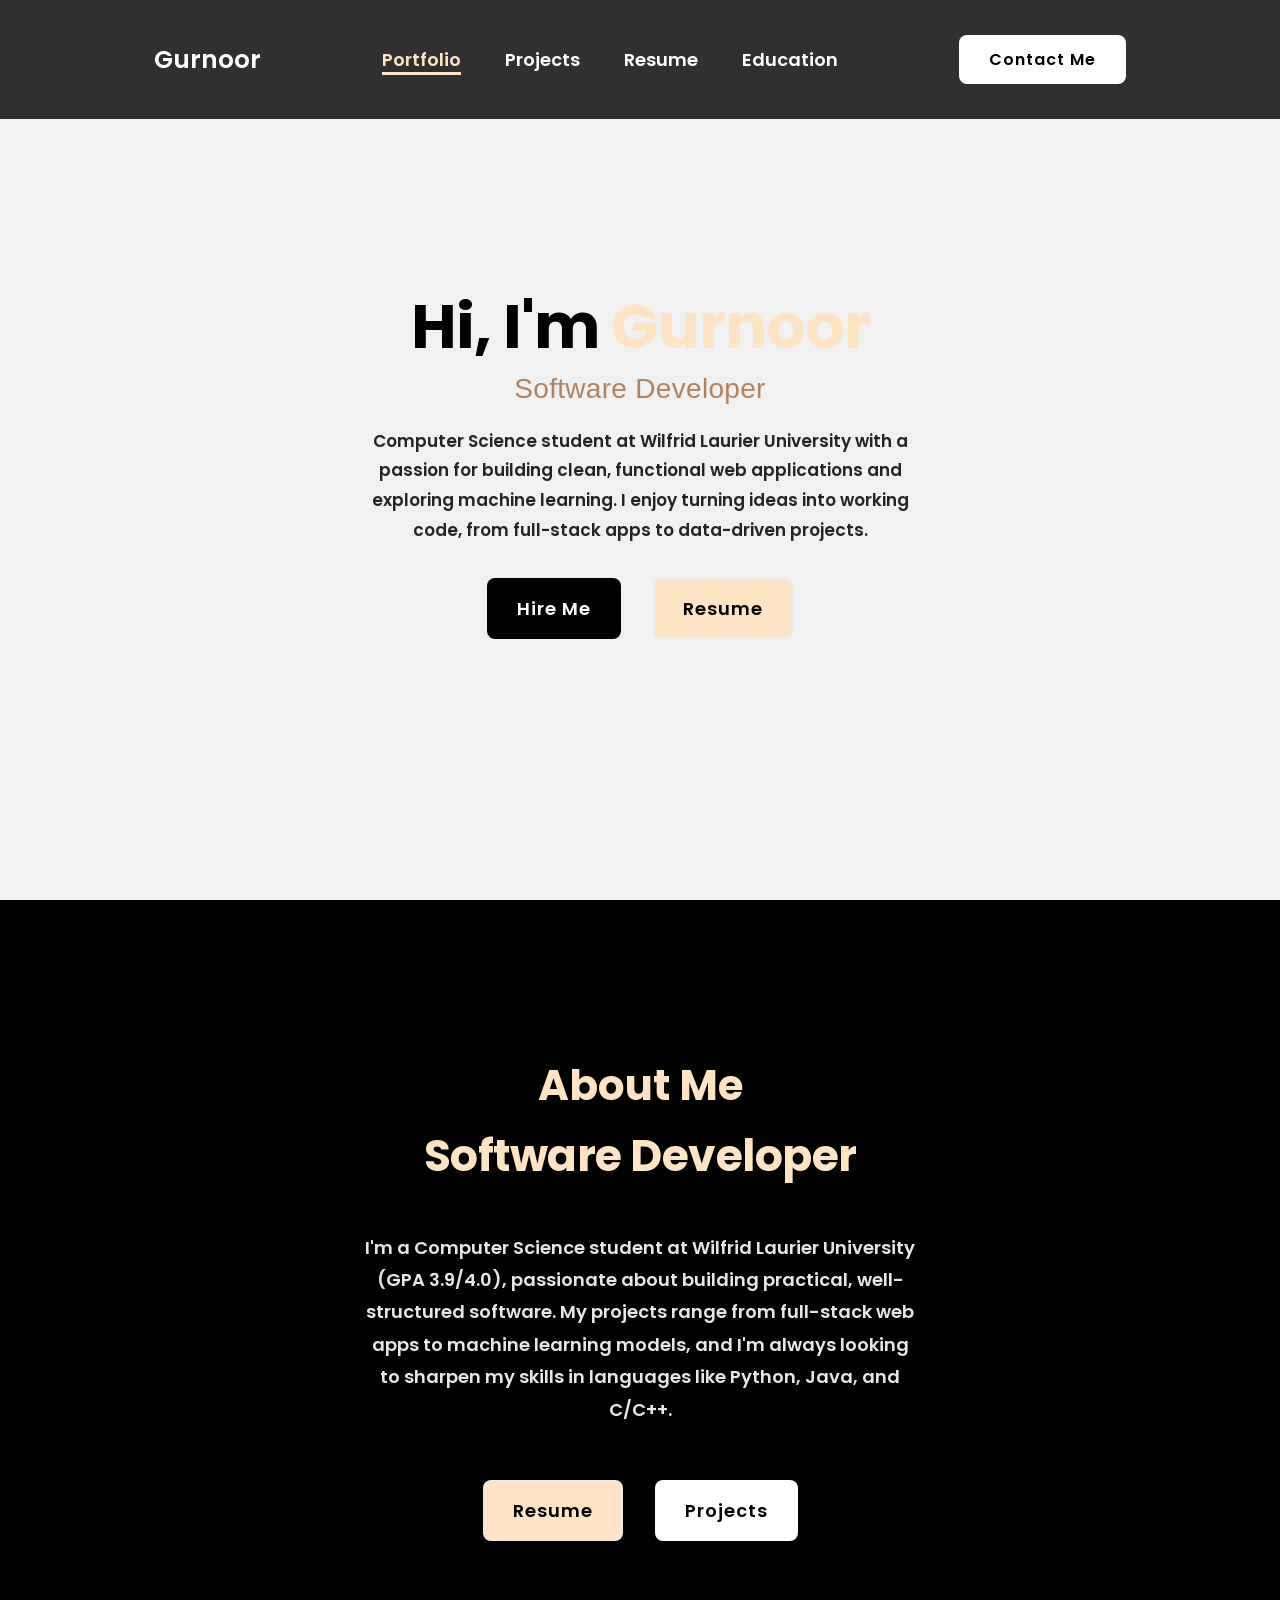
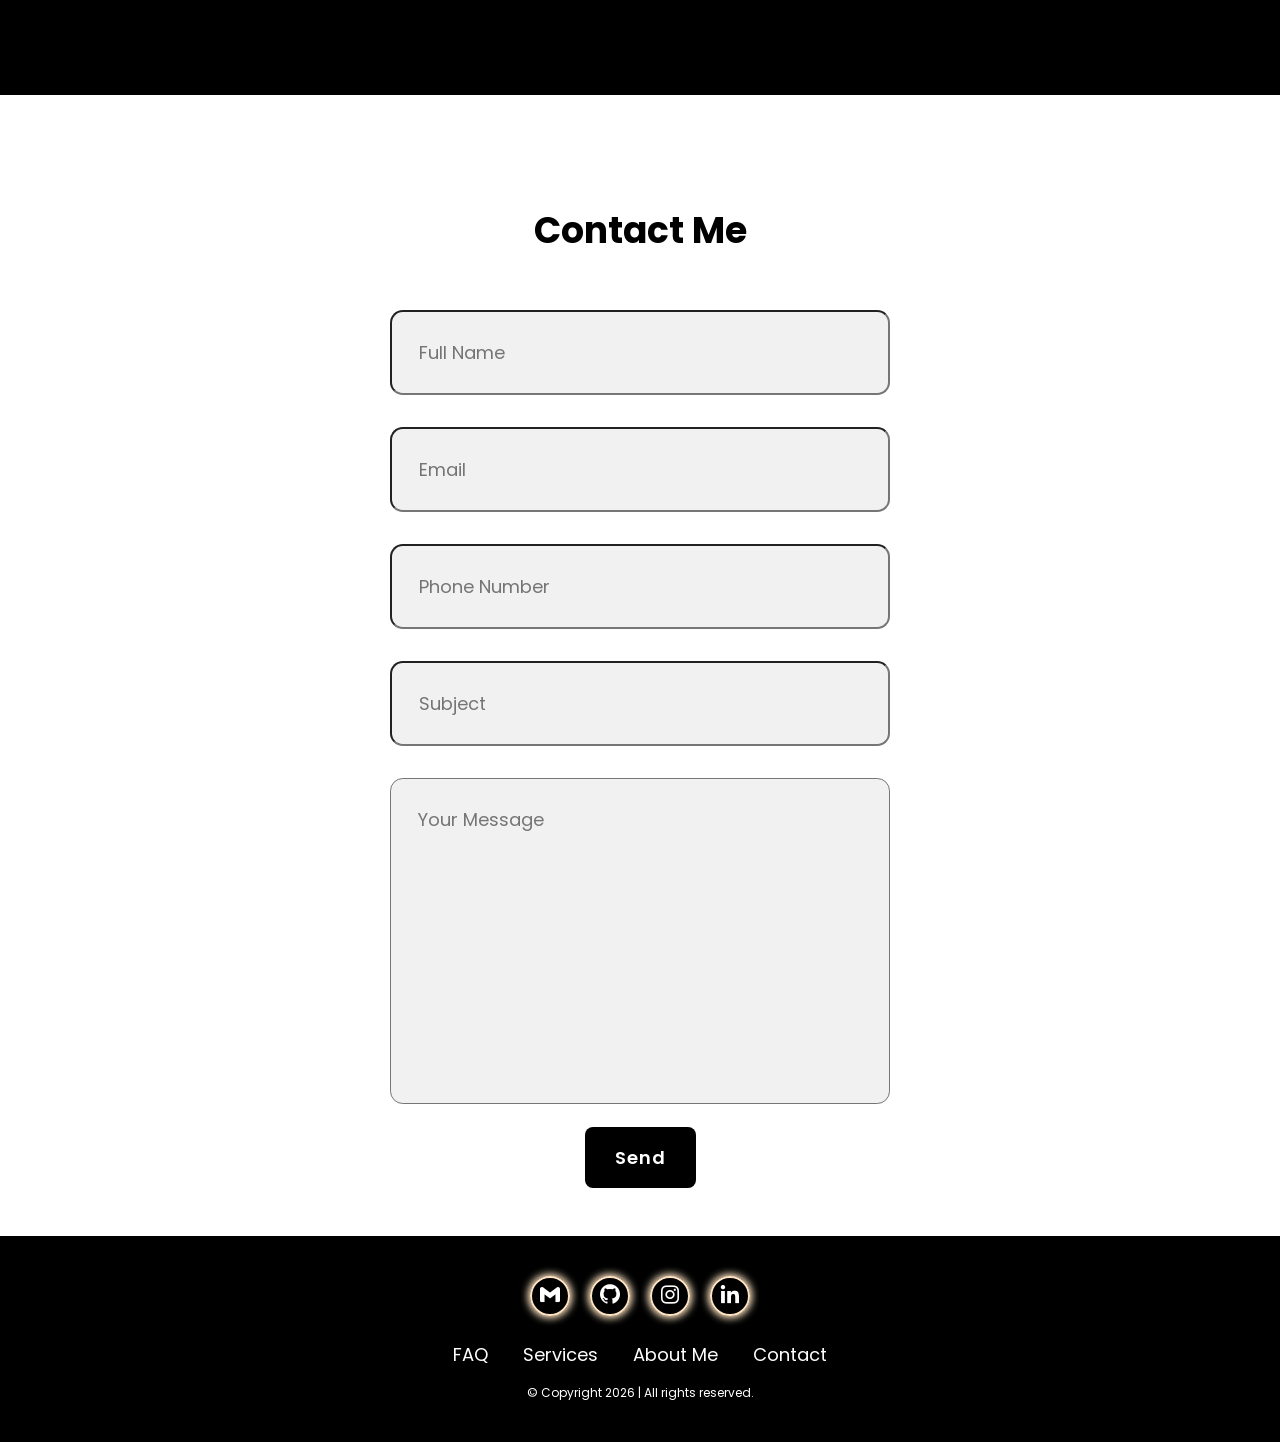
==== commit 80d705fb: "Updated text within index page and updated style sheet" ====
--- a/index.html
+++ b/index.html
@@ -27,7 +27,7 @@
         <div class="home-content">
             <h1>Hi, I'm <span>Gurnoor</span></h1>
             <h3>Software Developer</h3>
-            <p>Lorem ipsum dolor sit amet consectetur adipisicing elit. Voluptas, voluptate.</p>
+            <p>Computer Science student at Wilfrid Laurier University with a passion for building clean, functional web applications and exploring machine learning. I enjoy turning ideas into working code, from full-stack apps to data-driven projects.</p>
             <div class="btn-box">
                 <a href="#contact" class="btn-1">Hire Me</a>
                 <a href="resume.html" class="btn-2">Resume</a>
@@ -39,7 +39,7 @@
         <div class="about-content">
             <h2 class="heading">About Me</h2>
             <h3>Software Developer</h3>
-            <p>Lorem ipsum dolor sit amet consectetur adipisicing elit. Voluptas, voluptate. Lorem ipsum dolor sit amet consectetur adipisicing elit. Voluptas, voluptate.</p>
+            <p>I'm a Computer Science student at Wilfrid Laurier University (GPA 3.9/4.0), passionate about building practical, well-structured software. My projects range from full-stack web apps to machine learning models, and I'm always looking to sharpen my skills in languages like Python, Java, and C/C++.</p>
             <div class="btn-box2">
                 <a href="resume.html" class="btn-3">Resume</a>
                 <a href="projects.html" class="btn-4">Projects</a>
@@ -47,44 +47,40 @@
         </div>
     </section>
 
-    <section id = "contact"class="contact-form">
+    <section id="contact" class="contact-form">
         <h2 class="contact-me">Contact Me</h2>
         <form action="#">
             <div class="input-box">
-                <input type="text" placeholder="Full Name">
-                <input type="email" placeholder="Email">
+                <input type="text" name="fullname" placeholder="Full Name">
+                <input type="email" name="email" placeholder="Email">
             </div>
 
             <div class="input-box">
-                <input type="number" placeholder="Phone Number">
-                <input type="text" placeholder="Subject">
+                <input type="number" name="phone" placeholder="Phone Number">
+                <input type="text" name="subject" placeholder="Subject">
             </div>
 
-            <textarea name="" id="" cols="30" rows="10" placeholder="Your Message"></textarea>
+            <textarea name="message" cols="30" rows="10" placeholder="Your Message"></textarea>
             <input type="submit" value="Send" class="btn-1">
         </form>
+    </section>
 
-        <footer class="footer">
+    <footer class="footer">
+        <div class="social">
+            <a href="mailto:gurnoor4771@gmail.com" target="_blank"><i class='bx bxl-gmail'></i></a>
+            <a href="https://github.com/GPannu77" target="_blank"><i class='bx bxl-github'></i></a>
+            <a href="https://www.instagram.com/gurnoor._06/" target="_blank"><i class='bx bxl-instagram'></i></a>
+            <a href="https://www.linkedin.com/in/gurnoor-pannu-53b256265/" target="_blank"><i class='bx bxl-linkedin'></i></a>
+        </div>
 
-            <div class="social">
-                <a href="mailto:gurnoor4771@gmail.com" target="_blank"><i class='bx bxl-gmail'></i></a>
-                <a href="https://github.com/GPannu77" target="_blank"><i class='bx bxl-github'></i></a>
-                <a href="https://www.instagram.com/gurnoor._06/" target="_blank"><i class='bx bxl-instagram'></i></a>
-                <a href="https://www.linkedin.com/in/gurnoor-pannu-53b256265/" target="_blank"><i class='bx bxl-linkedin'></i></a>
-            </div>
+        <ul class="list">
+            <li><a href="index.html">FAQ</a></li>
+            <li><a href="index.html">Services</a></li>
+            <li><a href="index.html">About Me</a></li>
+            <li><a href="mailto:gurnoor4771@gmail.com">Contact</a></li>
+        </ul>
 
-            <ul class="list">
-                <li><a href="index.html">FAQ</a></li>
-                <li><a href="index.html">Services</a></li>
-                <li><a href="index.html">About Me</a></li>
-                <li><a href="mailto:gurnoor4771@gmail.com">Contact</a></li>
-            </ul>
-
-            <p class="copyright">© Copyright 2026 | All rights reserved.</p>
-        </footer>
-
-        
-
-    </section>
+        <p class="copyright">© Copyright 2026 | All rights reserved.</p>
+    </footer>
 </body>
 </html>
--- a/style.css
+++ b/style.css
@@ -84,15 +84,29 @@
     max-width: 800px;
 }
 .home-content h3{
-    font-size: 42px;
+    font-size: 28px;
+    font-weight: 500;
+    color: rgb(180, 130, 90);
+    margin-top: 10px;
+    letter-spacing: 0.3px;
 }
 .home-content h1{
     font-size: 62px;
-    line-height: 1.2;
+    font-weight: 700;
+    line-height: 1.15;
+    letter-spacing: -1px;
+    color: black;
+}
+.home-content h1 span{
+    color: bisque;
 }
 .home-content p{
-    font-size: 18px;
-    margin: 25px 0 30px;
+    font-size: 17px;
+    font-weight: 600;
+    line-height: 1.75;
+    color: rgba(0, 0, 0, 0.85);
+    max-width: 560px;
+    margin: 22px auto 32px;
 }
 .btn-box{
     display: flex;
@@ -164,13 +178,19 @@
 .about-content h3{
     text-align: center;
     color: bisque;
-    font-size: 52px;
+    font-size: 44px;
+    font-weight: 700;
+    letter-spacing: -0.5px;
+    margin: 6px 0 1em;
 }
 .about-content p{
     text-align: center;
-    color: white;
-    font-size: 20px;
-    margin: 2em 0 3em;
+    font-size: 18px;
+    font-weight: 600;
+    line-height: 1.8;
+    color: rgba(255, 255, 255, 0.9);
+    max-width: 560px;
+    margin: 0 auto 3em;
 }
 .btn-box2{
     width: 345px;
@@ -326,9 +346,9 @@
 }
 .resume-content p{
     font-size: 17px;
-    font-weight: 400;
+    font-weight: 600;
     line-height: 1.7;
-    color: rgb(0, 0, 0, 0.6);
+    color: rgba(0, 0, 0, 0.8);
     max-width: 480px;
     margin: 18px auto 30px;
 }
@@ -359,7 +379,7 @@
     text-align: center;
     color: black;
     font-size: 42px;
-    margin-bottom: 4em;
+    margin-bottom: 1.5em;
 }
 .education h2 span{
     color: bisque;
@@ -412,6 +432,11 @@
     box-shadow: 0 4px 15px rgba(0, 0, 0, 0.06);
     transition: 0.3s ease;
 }
+.timeline-content p{
+    color: rgba(0, 0, 0, 0.65);
+    font-size: 15px;
+    font-weight: 600;
+}
 .timeline-content:hover{
     border: 1px solid bisque;
     box-shadow: 0 4px 20px rgba(255, 228, 196, 0.4);
@@ -557,4 +582,7 @@
     .project-grid{
         grid-template-columns: 1fr;
     }
+}
+.home-content h1 span{
+    color: bisque;
 }
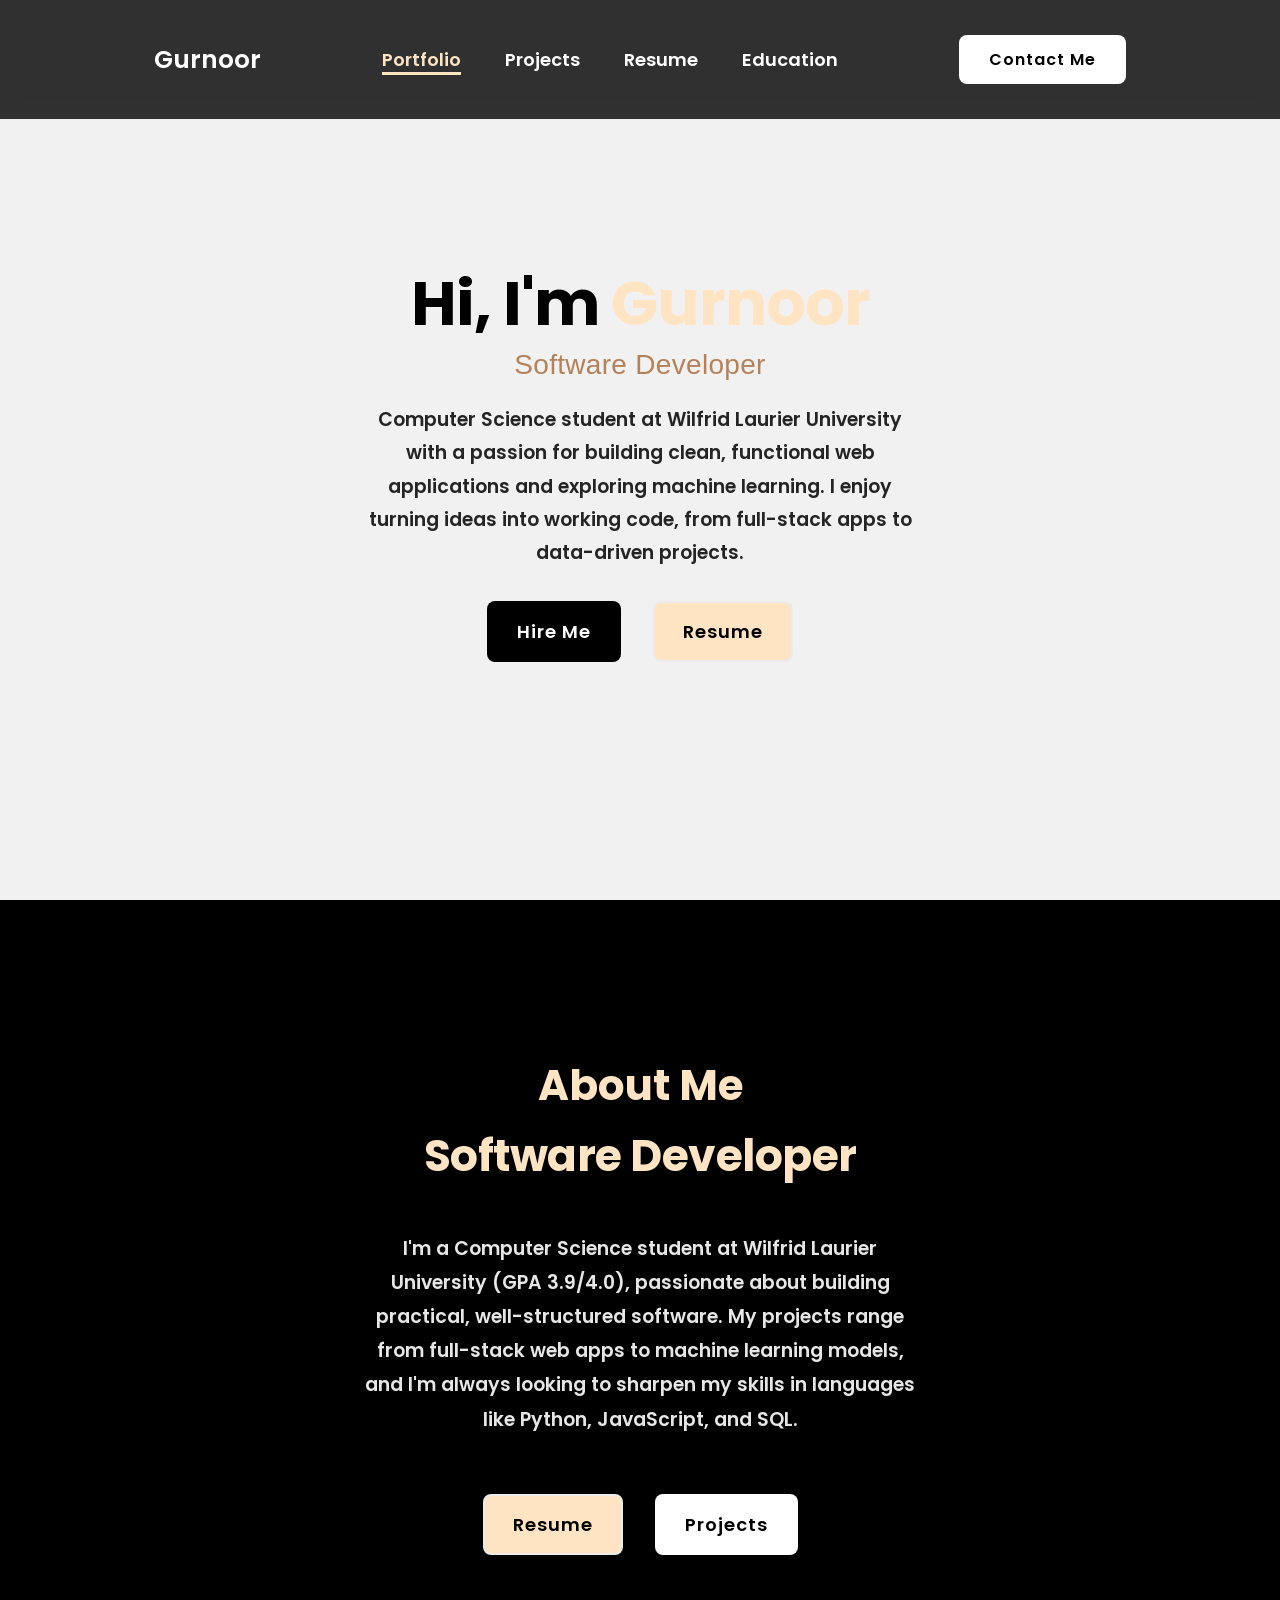
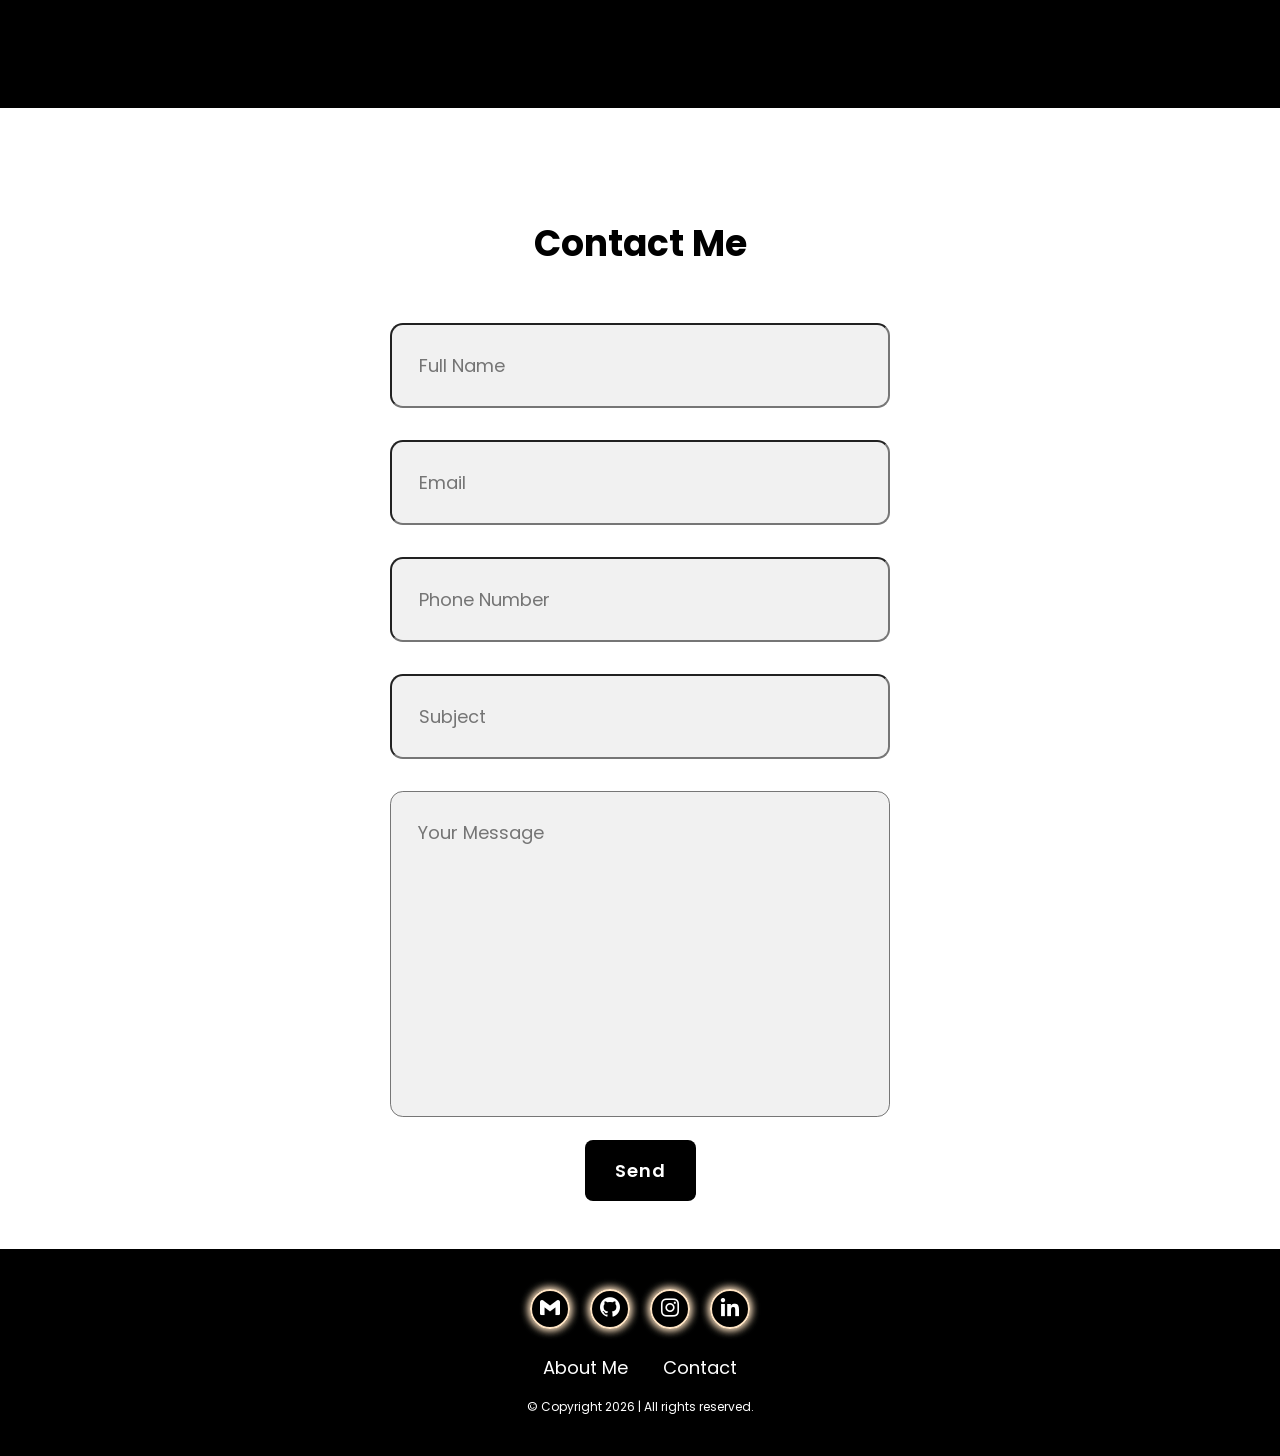
==== commit 32472883: "Updated all files to work on different devices, added script js for this feature, form now sends ema" ====
--- a/index.html
+++ b/index.html
@@ -3,7 +3,9 @@
 <head>
     <meta charset="UTF-8">
     <meta name="viewport" content="width=device-width, initial-scale=1.0">
-    <title>Website</title>
+    <meta name="description" content="Gurnoor Pannu — Software Developer and Computer Science student at Wilfrid Laurier University. Portfolio, projects, resume, and education.">
+    <link rel="icon" href="data:image/svg+xml,%3Csvg xmlns='http://www.w3.org/2000/svg' viewBox='0 0 100 100'%3E%3Crect width='100' height='100' rx='20' fill='black'/%3E%3Ctext x='50' y='68' font-size='55' font-family='Poppins, sans-serif' font-weight='700' fill='%23ffe4c4' text-anchor='middle'%3EG%3C/text%3E%3C/svg%3E">
+    <title>Portfolio | Gurnoor Pannu</title>
     <link rel="stylesheet" href="style.css">
     <link href='https://unpkg.com/boxicons@2.1.4/css/boxicons.min.css' rel='stylesheet'>
     <link rel="preconnect" href="https://fonts.googleapis.com">
@@ -13,6 +15,8 @@
 <body>
     <header class="head">
         <a href="index.html" class="logo"><span>Gurnoor</span></a>
+
+        <i class='bx bx-menu' id="menu-icon"></i>
 
         <nav class="navbar">
             <a href="index.html" class="active">Portfolio</a>
@@ -35,11 +39,11 @@
         </div>
     </section>
 
-    <section class="about">
+    <section class="about" id="about">
         <div class="about-content">
             <h2 class="heading">About Me</h2>
             <h3>Software Developer</h3>
-            <p>I'm a Computer Science student at Wilfrid Laurier University (GPA 3.9/4.0), passionate about building practical, well-structured software. My projects range from full-stack web apps to machine learning models, and I'm always looking to sharpen my skills in languages like Python, Java, and C/C++.</p>
+            <p>I'm a Computer Science student at Wilfrid Laurier University (GPA 3.9/4.0), passionate about building practical, well-structured software. My projects range from full-stack web apps to machine learning models, and I'm always looking to sharpen my skills in languages like Python, JavaScript, and SQL.</p>
             <div class="btn-box2">
                 <a href="resume.html" class="btn-3">Resume</a>
                 <a href="projects.html" class="btn-4">Projects</a>
@@ -49,38 +53,38 @@
 
     <section id="contact" class="contact-form">
         <h2 class="contact-me">Contact Me</h2>
-        <form action="#">
+        <form action="https://formspree.io/f/xwvdgply" method="POST">
             <div class="input-box">
-                <input type="text" name="fullname" placeholder="Full Name">
-                <input type="email" name="email" placeholder="Email">
+                <input type="text" name="fullname" placeholder="Full Name" required>
+                <input type="email" name="email" placeholder="Email" required>
             </div>
 
             <div class="input-box">
-                <input type="number" name="phone" placeholder="Phone Number">
+                <input type="tel" name="phone" placeholder="Phone Number">
                 <input type="text" name="subject" placeholder="Subject">
             </div>
 
-            <textarea name="message" cols="30" rows="10" placeholder="Your Message"></textarea>
+            <textarea name="message" cols="30" rows="10" placeholder="Your Message" required></textarea>
             <input type="submit" value="Send" class="btn-1">
         </form>
     </section>
 
     <footer class="footer">
         <div class="social">
-            <a href="mailto:gurnoor4771@gmail.com" target="_blank"><i class='bx bxl-gmail'></i></a>
-            <a href="https://github.com/GPannu77" target="_blank"><i class='bx bxl-github'></i></a>
-            <a href="https://www.instagram.com/gurnoor._06/" target="_blank"><i class='bx bxl-instagram'></i></a>
-            <a href="https://www.linkedin.com/in/gurnoor-pannu-53b256265/" target="_blank"><i class='bx bxl-linkedin'></i></a>
+            <a href="mailto:gurnoor4771@gmail.com" target="_blank" aria-label="Email"><i class='bx bxl-gmail'></i></a>
+            <a href="https://github.com/GPannu77" target="_blank" aria-label="GitHub"><i class='bx bxl-github'></i></a>
+            <a href="https://www.instagram.com/gurnoor._06/" target="_blank" aria-label="Instagram"><i class='bx bxl-instagram'></i></a>
+            <a href="https://www.linkedin.com/in/gurnoor-pannu-53b256265/" target="_blank" aria-label="LinkedIn"><i class='bx bxl-linkedin'></i></a>
         </div>
 
         <ul class="list">
-            <li><a href="index.html">FAQ</a></li>
-            <li><a href="index.html">Services</a></li>
-            <li><a href="index.html">About Me</a></li>
+            <li><a href="index.html#about">About Me</a></li>
             <li><a href="mailto:gurnoor4771@gmail.com">Contact</a></li>
         </ul>
 
         <p class="copyright">© Copyright 2026 | All rights reserved.</p>
     </footer>
+
+    <script src="script.js"></script>
 </body>
 </html>
--- a/style.css
+++ b/style.css
@@ -50,6 +50,13 @@
     color:bisque;
     border-bottom: 3px solid bisque;
 }
+#menu-icon{
+    font-size: 32px;
+    color: white;
+    cursor: pointer;
+    display: none;
+    z-index: 101;
+}
 .contact{
     padding: 10px 28px;
     background-color: white;
@@ -101,7 +108,7 @@
     color: bisque;
 }
 .home-content p{
-    font-size: 17px;
+    font-size: 19px;
     font-weight: 600;
     line-height: 1.75;
     color: rgba(0, 0, 0, 0.85);
@@ -185,7 +192,7 @@
 }
 .about-content p{
     text-align: center;
-    font-size: 18px;
+    font-size: 19px;
     font-weight: 600;
     line-height: 1.8;
     color: rgba(255, 255, 255, 0.9);
@@ -585,4 +592,59 @@
 }
 .home-content h1 span{
     color: bisque;
+}
+@media (max-width: 768px){
+    .head{
+        padding: 20px 6%;
+    }
+    #menu-icon{
+        display: block;
+    }
+    .navbar{
+        position: absolute;
+        top: 100%;
+        left: 0;
+        width: 100%;
+        display: flex;
+        flex-direction: column;
+        align-items: center;
+        gap: 1.5em;
+        padding: 2em 0;
+        background: rgba(0, 0, 0, 0.95);
+        backdrop-filter: blur(10px);
+        transform: translateY(-15px);
+        opacity: 0;
+        pointer-events: none;
+        transition: 0.3s ease;
+    }
+    .navbar.active{
+        transform: translateY(0);
+        opacity: 1;
+        pointer-events: auto;
+    }
+    .navbar a{
+        margin: 0;
+        font-size: 20px;
+    }
+    .contact{
+        padding: 8px 18px;
+        font-size: 14px;
+    }
+    .home{
+        flex-direction: column;
+        text-align: center;
+        gap: 2em;
+        padding-top: 140px;
+    }
+    .home-content h1{
+        font-size: 40px;
+    }
+    .about{
+        flex-direction: column;
+        padding: 100px 8%;
+        gap: 3em;
+    }
+    .about-content h3{
+        font-size: 32px;
+    }
 }
